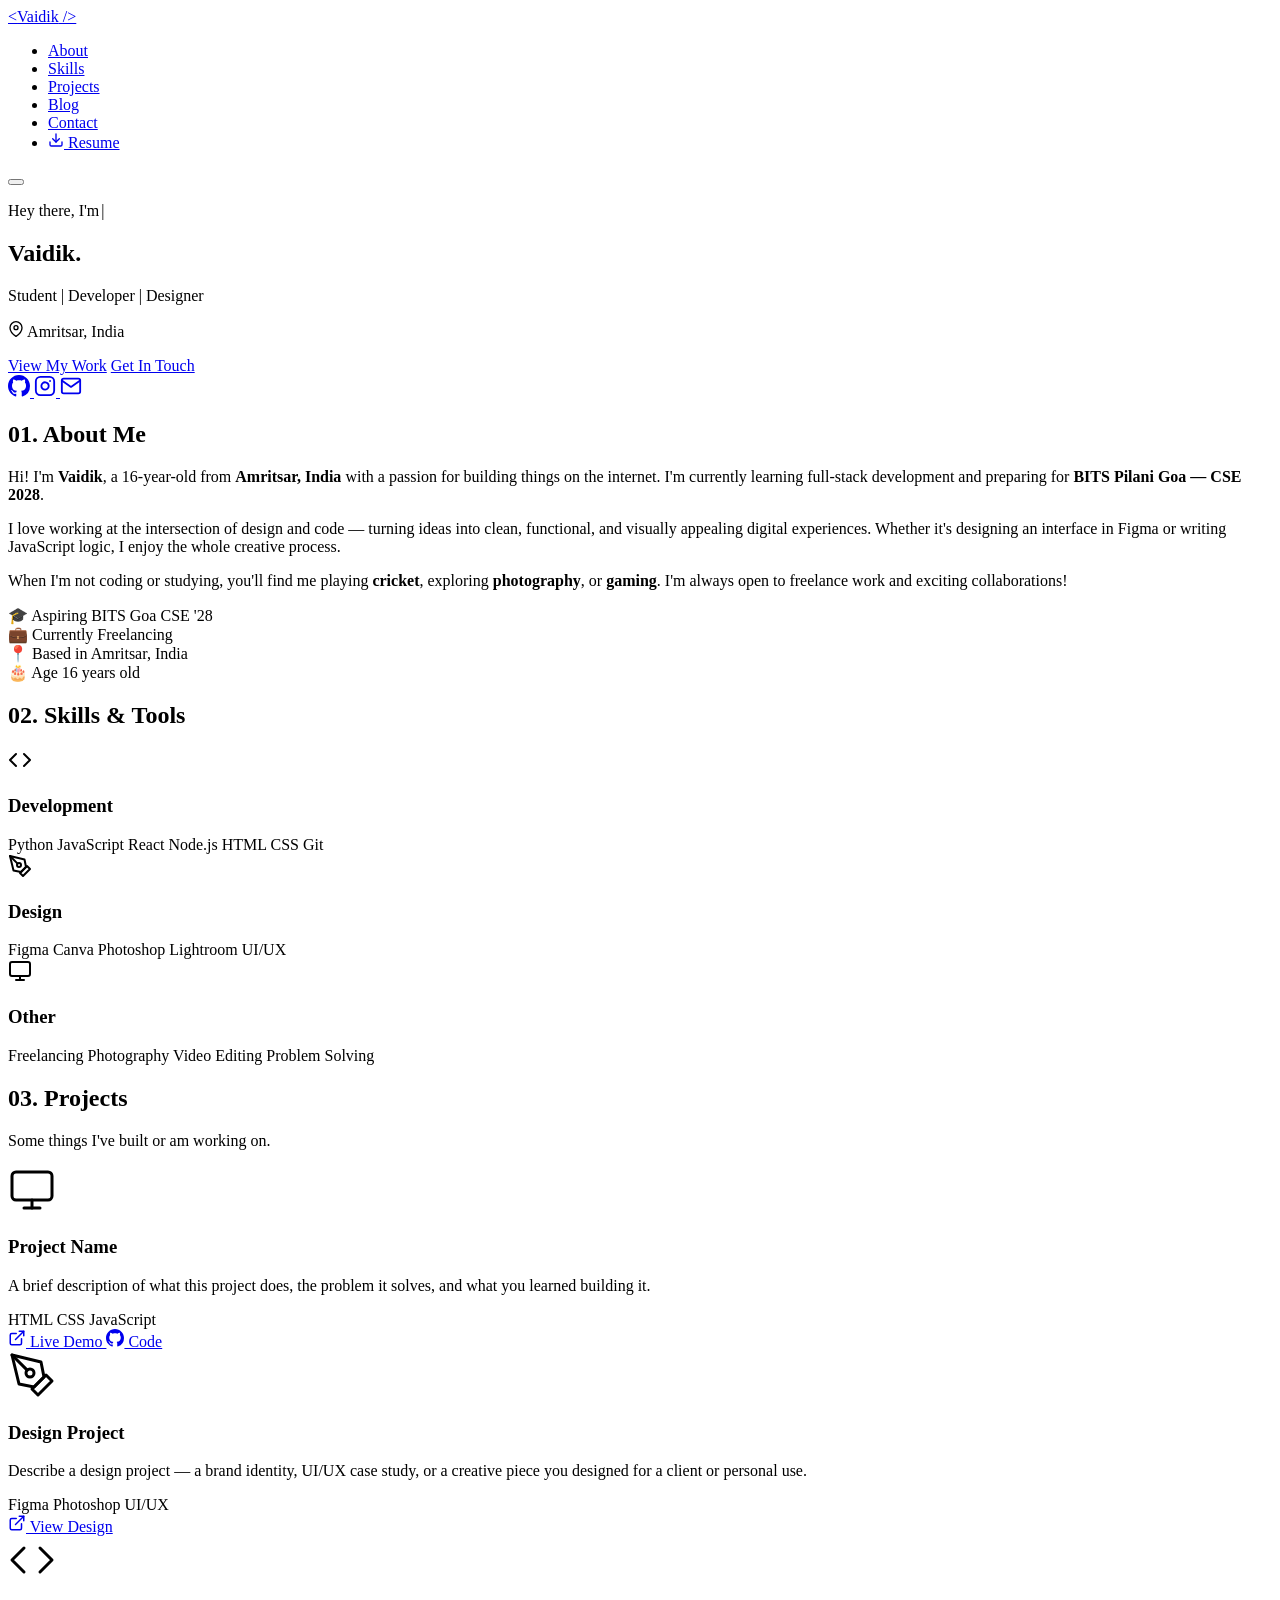
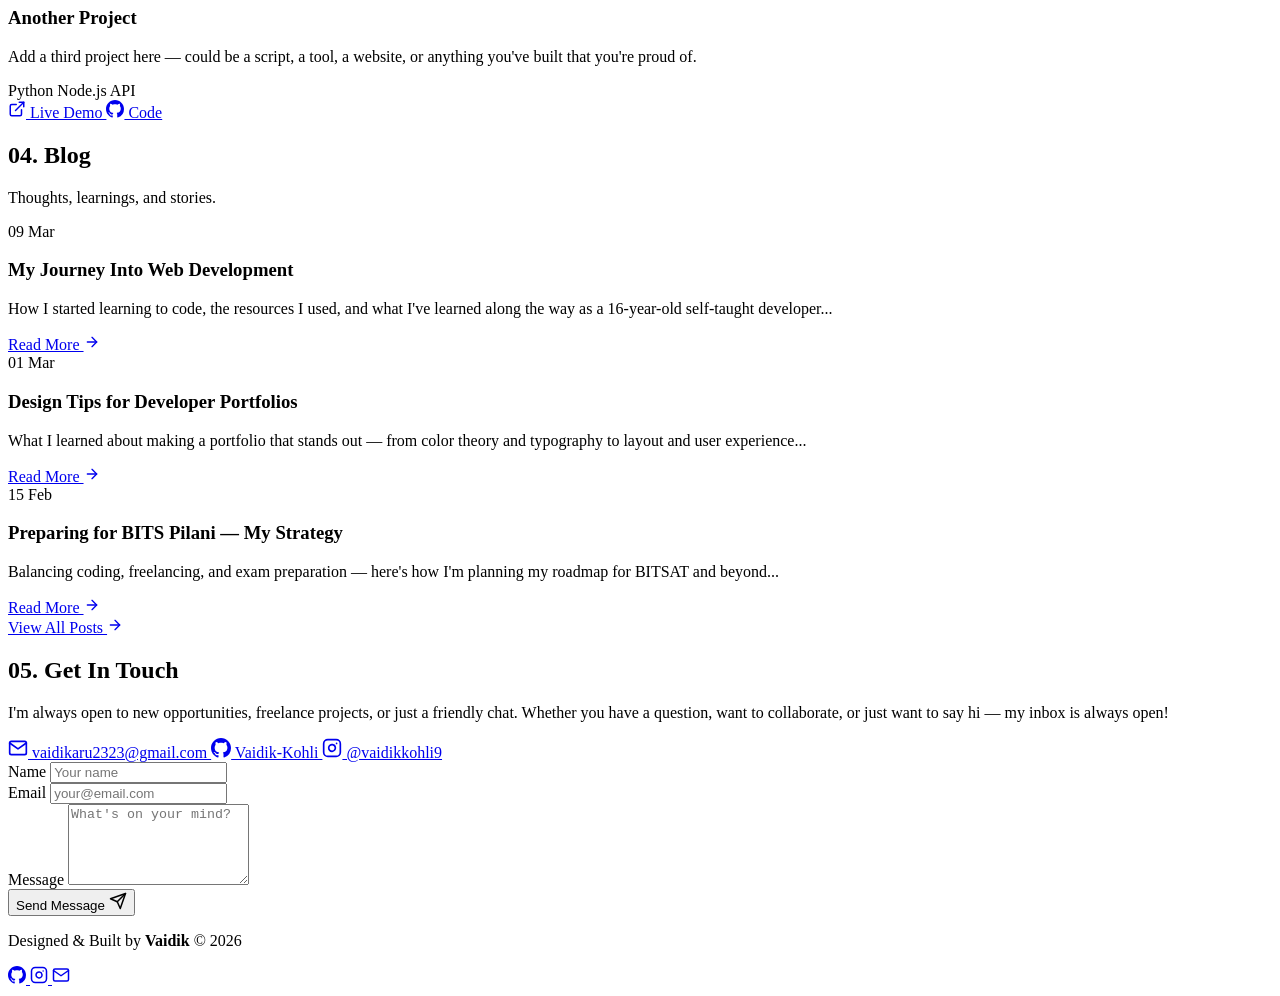
==== index.html @ e5200cd2 "FormSubmit.co support added" ====
<!DOCTYPE html>
<html lang="en">
<head>
    <meta charset="UTF-8">
    <meta name="viewport" content="width=device-width, initial-scale=1.0">
    <title>Vaidik — Student | Developer | Designer</title>
    <meta name="description" content="Vaidik Kohli — 16-year-old student, developer, and designer from Amritsar, India. Aspiring full-stack developer preparing for BITS Goa CSE 2028.">
    <meta name="author" content="Vaidik Kohli">

    <!-- Open Graph -->
    <meta property="og:title" content="Vaidik — Student | Developer | Designer">
    <meta property="og:description" content="Portfolio of Vaidik Kohli — Student, Developer, and Designer from Amritsar, India.">
    <meta property="og:type" content="website">
    <meta property="og:url" content="https://vaidik-kohli.github.io/Portfolio/">

    <!-- Favicon -->
    <link rel="icon" href="assets/favicon.svg" type="image/svg+xml">

    <!-- Google Fonts -->
    <link rel="preconnect" href="https://fonts.googleapis.com">
    <link rel="preconnect" href="https://fonts.gstatic.com" crossorigin>
    <link href="https://fonts.googleapis.com/css2?family=Inter:wght@300;400;500;600;700;800&display=swap" rel="stylesheet">

    <!-- Stylesheet -->
    <link rel="stylesheet" href="styles.css">
</head>
<body>

    <!-- ========== NAVBAR ========== -->
    <nav class="navbar" id="navbar">
        <div class="nav-container">
            <a href="#hero" class="nav-logo">
                <span class="logo-bracket">&lt;</span>Vaidik<span class="logo-bracket"> /&gt;</span>
            </a>
            <ul class="nav-menu" id="navMenu">
                <li><a href="#about" class="nav-link">About</a></li>
                <li><a href="#skills" class="nav-link">Skills</a></li>
                <li><a href="#projects" class="nav-link">Projects</a></li>
                <li><a href="#blog" class="nav-link">Blog</a></li>
                <li><a href="#contact" class="nav-link">Contact</a></li>
                <li>
                    <a href="assets/resume.pdf" class="nav-resume-btn" target="_blank" rel="noopener noreferrer">
                        <svg width="16" height="16" viewBox="0 0 24 24" fill="none" stroke="currentColor" stroke-width="2" stroke-linecap="round" stroke-linejoin="round"><path d="M21 15v4a2 2 0 0 1-2 2H5a2 2 0 0 1-2-2v-4"/><polyline points="7 10 12 15 17 10"/><line x1="12" y1="15" x2="12" y2="3"/></svg>
                        Resume
                    </a>
                </li>
            </ul>
            <button class="hamburger" id="hamburger" aria-label="Toggle navigation menu">
                <span class="bar"></span>
                <span class="bar"></span>
                <span class="bar"></span>
            </button>
        </div>
    </nav>

    <!-- ========== HERO ========== -->
    <section class="hero" id="hero">
        <div class="hero-content">
            <p class="hero-greeting fade-up">Hey there, I'm</p>
            <h1 class="hero-name fade-up">Vaidik<span class="accent-dot">.</span></h1>
            <p class="hero-tagline fade-up">
                <span class="tagline-text">Student</span>
                <span class="tagline-separator">|</span>
                <span class="tagline-text">Developer</span>
                <span class="tagline-separator">|</span>
                <span class="tagline-text">Designer</span>
            </p>
            <p class="hero-location fade-up">
                <svg width="16" height="16" viewBox="0 0 24 24" fill="none" stroke="currentColor" stroke-width="2" stroke-linecap="round" stroke-linejoin="round"><path d="M21 10c0 7-9 13-9 13s-9-6-9-13a9 9 0 0 1 18 0z"/><circle cx="12" cy="10" r="3"/></svg>
                Amritsar, India
            </p>
            <div class="hero-cta fade-up">
                <a href="#projects" class="btn btn-primary">View My Work</a>
                <a href="#contact" class="btn btn-outline">Get In Touch</a>
            </div>
            <div class="hero-socials fade-up">
                <a href="https://github.com/Vaidik-Kohli" target="_blank" rel="noopener noreferrer" aria-label="GitHub" class="social-link">
                    <svg width="22" height="22" viewBox="0 0 24 24" fill="currentColor"><path d="M12 0C5.37 0 0 5.37 0 12c0 5.31 3.435 9.795 8.205 11.385.6.105.825-.255.825-.57 0-.285-.015-1.23-.015-2.235-3.015.555-3.795-.735-4.035-1.41-.135-.345-.72-1.41-1.23-1.695-.42-.225-1.02-.78-.015-.795.945-.015 1.62.87 1.845 1.23 1.08 1.815 2.805 1.305 3.495.99.105-.78.42-1.305.765-1.605-2.67-.3-5.46-1.335-5.46-5.925 0-1.305.465-2.385 1.23-3.225-.12-.3-.54-1.53.12-3.18 0 0 1.005-.315 3.3 1.23.96-.27 1.98-.405 3-.405s2.04.135 3 .405c2.295-1.56 3.3-1.23 3.3-1.23.66 1.65.24 2.88.12 3.18.765.84 1.23 1.905 1.23 3.225 0 4.605-2.805 5.625-5.475 5.925.435.375.81 1.095.81 2.22 0 1.605-.015 2.895-.015 3.3 0 .315.225.69.825.57A12.02 12.02 0 0 0 24 12c0-6.63-5.37-12-12-12z"/></svg>
                </a>
                <a href="https://instagram.com/vaidikkohli9" target="_blank" rel="noopener noreferrer" aria-label="Instagram" class="social-link">
                    <svg width="22" height="22" viewBox="0 0 24 24" fill="none" stroke="currentColor" stroke-width="2" stroke-linecap="round" stroke-linejoin="round"><rect x="2" y="2" width="20" height="20" rx="5" ry="5"/><path d="M16 11.37A4 4 0 1 1 12.63 8 4 4 0 0 1 16 11.37z"/><line x1="17.5" y1="6.5" x2="17.51" y2="6.5"/></svg>
                </a>
                <a href="mailto:vaidikaru2323@gmail.com" aria-label="Email" class="social-link">
                    <svg width="22" height="22" viewBox="0 0 24 24" fill="none" stroke="currentColor" stroke-width="2" stroke-linecap="round" stroke-linejoin="round"><path d="M4 4h16c1.1 0 2 .9 2 2v12c0 1.1-.9 2-2 2H4c-1.1 0-2-.9-2-2V6c0-1.1.9-2 2-2z"/><polyline points="22,6 12,13 2,6"/></svg>
                </a>
            </div>
        </div>

        <!-- Decorative background elements -->
        <div class="hero-bg-glow"></div>
        <div class="hero-grid-pattern"></div>
    </section>

    <!-- ========== ABOUT ========== -->
    <section class="section" id="about">
        <div class="container">
            <h2 class="section-title fade-up">
                <span class="section-number">01.</span> About Me
            </h2>
            <div class="about-content">
                <div class="about-text fade-up">
                    <p>
                        Hi! I'm <strong>Vaidik</strong>, a 16-year-old from <strong>Amritsar, India</strong> with a passion 
                        for building things on the internet. I'm currently learning full-stack development and preparing for 
                        <strong>BITS Pilani Goa — CSE 2028</strong>.
                    </p>
                    <p>
                        I love working at the intersection of design and code — turning ideas into clean, functional, and 
                        visually appealing digital experiences. Whether it's designing an interface in Figma or writing 
                        JavaScript logic, I enjoy the whole creative process.
                    </p>
                    <p>
                        When I'm not coding or studying, you'll find me playing <strong>cricket</strong>, exploring 
                        <strong>photography</strong>, or <strong>gaming</strong>. I'm always open to freelance work and exciting collaborations!
                    </p>
                </div>
                <div class="about-highlights fade-up">
                    <div class="highlight-card">
                        <span class="highlight-icon">🎓</span>
                        <span class="highlight-label">Aspiring</span>
                        <span class="highlight-value">BITS Goa CSE '28</span>
                    </div>
                    <div class="highlight-card">
                        <span class="highlight-icon">💼</span>
                        <span class="highlight-label">Currently</span>
                        <span class="highlight-value">Freelancing</span>
                    </div>
                    <div class="highlight-card">
                        <span class="highlight-icon">📍</span>
                        <span class="highlight-label">Based in</span>
                        <span class="highlight-value">Amritsar, India</span>
                    </div>
                    <div class="highlight-card">
                        <span class="highlight-icon">🎂</span>
                        <span class="highlight-label">Age</span>
                        <span class="highlight-value">16 years old</span>
                    </div>
                </div>
            </div>
        </div>
    </section>

    <!-- ========== SKILLS ========== -->
    <section class="section section-alt" id="skills">
        <div class="container">
            <h2 class="section-title fade-up">
                <span class="section-number">02.</span> Skills & Tools
            </h2>
            <div class="skills-grid">
                <div class="skill-category fade-up">
                    <div class="skill-category-header">
                        <svg width="24" height="24" viewBox="0 0 24 24" fill="none" stroke="currentColor" stroke-width="2" stroke-linecap="round" stroke-linejoin="round"><polyline points="16 18 22 12 16 6"/><polyline points="8 6 2 12 8 18"/></svg>
                        <h3>Development</h3>
                    </div>
                    <div class="skill-tags">
                        <span class="skill-tag">Python</span>
                        <span class="skill-tag">JavaScript</span>
                        <span class="skill-tag">React</span>
                        <span class="skill-tag">Node.js</span>
                        <span class="skill-tag">HTML</span>
                        <span class="skill-tag">CSS</span>
                        <span class="skill-tag">Git</span>
                    </div>
                </div>
                <div class="skill-category fade-up">
                    <div class="skill-category-header">
                        <svg width="24" height="24" viewBox="0 0 24 24" fill="none" stroke="currentColor" stroke-width="2" stroke-linecap="round" stroke-linejoin="round"><path d="M12 19l7-7 3 3-7 7-3-3z"/><path d="M18 13l-1.5-7.5L2 2l3.5 14.5L13 18l5-5z"/><path d="M2 2l7.586 7.586"/><circle cx="11" cy="11" r="2"/></svg>
                        <h3>Design</h3>
                    </div>
                    <div class="skill-tags">
                        <span class="skill-tag">Figma</span>
                        <span class="skill-tag">Canva</span>
                        <span class="skill-tag">Photoshop</span>
                        <span class="skill-tag">Lightroom</span>
                        <span class="skill-tag">UI/UX</span>
                    </div>
                </div>
                <div class="skill-category fade-up">
                    <div class="skill-category-header">
                        <svg width="24" height="24" viewBox="0 0 24 24" fill="none" stroke="currentColor" stroke-width="2" stroke-linecap="round" stroke-linejoin="round"><rect x="2" y="3" width="20" height="14" rx="2" ry="2"/><line x1="8" y1="21" x2="16" y2="21"/><line x1="12" y1="17" x2="12" y2="21"/></svg>
                        <h3>Other</h3>
                    </div>
                    <div class="skill-tags">
                        <span class="skill-tag">Freelancing</span>
                        <span class="skill-tag">Photography</span>
                        <span class="skill-tag">Video Editing</span>
                        <span class="skill-tag">Problem Solving</span>
                    </div>
                </div>
            </div>
        </div>
    </section>

    <!-- ========== PROJECTS ========== -->
    <section class="section" id="projects">
        <div class="container">
            <h2 class="section-title fade-up">
                <span class="section-number">03.</span> Projects
            </h2>
            <p class="section-subtitle fade-up">Some things I've built or am working on.</p>
            <div class="projects-grid">
                <!-- Project Card 1 -->
                <article class="project-card fade-up">
                    <div class="project-image">
                        <div class="project-image-placeholder gradient-1">
                            <svg width="48" height="48" viewBox="0 0 24 24" fill="none" stroke="currentColor" stroke-width="1.5" stroke-linecap="round" stroke-linejoin="round"><rect x="2" y="3" width="20" height="14" rx="2" ry="2"/><line x1="8" y1="21" x2="16" y2="21"/><line x1="12" y1="17" x2="12" y2="21"/></svg>
                        </div>
                    </div>
                    <div class="project-info">
                        <h3 class="project-title">Project Name</h3>
                        <p class="project-description">
                            A brief description of what this project does, the problem it solves, 
                            and what you learned building it.
                        </p>
                        <div class="project-tech">
                            <span>HTML</span>
                            <span>CSS</span>
                            <span>JavaScript</span>
                        </div>
                        <div class="project-links">
                            <a href="#" class="project-link" aria-label="Live demo">
                                <svg width="18" height="18" viewBox="0 0 24 24" fill="none" stroke="currentColor" stroke-width="2" stroke-linecap="round" stroke-linejoin="round"><path d="M18 13v6a2 2 0 0 1-2 2H5a2 2 0 0 1-2-2V8a2 2 0 0 1 2-2h6"/><polyline points="15 3 21 3 21 9"/><line x1="10" y1="14" x2="21" y2="3"/></svg>
                                Live Demo
                            </a>
                            <a href="#" class="project-link" aria-label="Source code">
                                <svg width="18" height="18" viewBox="0 0 24 24" fill="currentColor"><path d="M12 0C5.37 0 0 5.37 0 12c0 5.31 3.435 9.795 8.205 11.385.6.105.825-.255.825-.57 0-.285-.015-1.23-.015-2.235-3.015.555-3.795-.735-4.035-1.41-.135-.345-.72-1.41-1.23-1.695-.42-.225-1.02-.78-.015-.795.945-.015 1.62.87 1.845 1.23 1.08 1.815 2.805 1.305 3.495.99.105-.78.42-1.305.765-1.605-2.67-.3-5.46-1.335-5.46-5.925 0-1.305.465-2.385 1.23-3.225-.12-.3-.54-1.53.12-3.18 0 0 1.005-.315 3.3 1.23.96-.27 1.98-.405 3-.405s2.04.135 3 .405c2.295-1.56 3.3-1.23 3.3-1.23.66 1.65.24 2.88.12 3.18.765.84 1.23 1.905 1.23 3.225 0 4.605-2.805 5.625-5.475 5.925.435.375.81 1.095.81 2.22 0 1.605-.015 2.895-.015 3.3 0 .315.225.69.825.57A12.02 12.02 0 0 0 24 12c0-6.63-5.37-12-12-12z"/></svg>
                                Code
                            </a>
                        </div>
                    </div>
                </article>

                <!-- Project Card 2 -->
                <article class="project-card fade-up">
                    <div class="project-image">
                        <div class="project-image-placeholder gradient-2">
                            <svg width="48" height="48" viewBox="0 0 24 24" fill="none" stroke="currentColor" stroke-width="1.5" stroke-linecap="round" stroke-linejoin="round"><path d="M12 19l7-7 3 3-7 7-3-3z"/><path d="M18 13l-1.5-7.5L2 2l3.5 14.5L13 18l5-5z"/><path d="M2 2l7.586 7.586"/><circle cx="11" cy="11" r="2"/></svg>
                        </div>
                    </div>
                    <div class="project-info">
                        <h3 class="project-title">Design Project</h3>
                        <p class="project-description">
                            Describe a design project — a brand identity, UI/UX case study, or a creative 
                            piece you designed for a client or personal use.
                        </p>
                        <div class="project-tech">
                            <span>Figma</span>
                            <span>Photoshop</span>
                            <span>UI/UX</span>
                        </div>
                        <div class="project-links">
                            <a href="#" class="project-link" aria-label="View design">
                                <svg width="18" height="18" viewBox="0 0 24 24" fill="none" stroke="currentColor" stroke-width="2" stroke-linecap="round" stroke-linejoin="round"><path d="M18 13v6a2 2 0 0 1-2 2H5a2 2 0 0 1-2-2V8a2 2 0 0 1 2-2h6"/><polyline points="15 3 21 3 21 9"/><line x1="10" y1="14" x2="21" y2="3"/></svg>
                                View Design
                            </a>
                        </div>
                    </div>
                </article>

                <!-- Project Card 3 -->
                <article class="project-card fade-up">
                    <div class="project-image">
                        <div class="project-image-placeholder gradient-3">
                            <svg width="48" height="48" viewBox="0 0 24 24" fill="none" stroke="currentColor" stroke-width="1.5" stroke-linecap="round" stroke-linejoin="round"><polyline points="16 18 22 12 16 6"/><polyline points="8 6 2 12 8 18"/></svg>
                        </div>
                    </div>
                    <div class="project-info">
                        <h3 class="project-title">Another Project</h3>
                        <p class="project-description">
                            Add a third project here — could be a script, a tool, a website, 
                            or anything you've built that you're proud of.
                        </p>
                        <div class="project-tech">
                            <span>Python</span>
                            <span>Node.js</span>
                            <span>API</span>
                        </div>
                        <div class="project-links">
                            <a href="#" class="project-link" aria-label="Live demo">
                                <svg width="18" height="18" viewBox="0 0 24 24" fill="none" stroke="currentColor" stroke-width="2" stroke-linecap="round" stroke-linejoin="round"><path d="M18 13v6a2 2 0 0 1-2 2H5a2 2 0 0 1-2-2V8a2 2 0 0 1 2-2h6"/><polyline points="15 3 21 3 21 9"/><line x1="10" y1="14" x2="21" y2="3"/></svg>
                                Live Demo
                            </a>
                            <a href="#" class="project-link" aria-label="Source code">
                                <svg width="18" height="18" viewBox="0 0 24 24" fill="currentColor"><path d="M12 0C5.37 0 0 5.37 0 12c0 5.31 3.435 9.795 8.205 11.385.6.105.825-.255.825-.57 0-.285-.015-1.23-.015-2.235-3.015.555-3.795-.735-4.035-1.41-.135-.345-.72-1.41-1.23-1.695-.42-.225-1.02-.78-.015-.795.945-.015 1.62.87 1.845 1.23 1.08 1.815 2.805 1.305 3.495.99.105-.78.42-1.305.765-1.605-2.67-.3-5.46-1.335-5.46-5.925 0-1.305.465-2.385 1.23-3.225-.12-.3-.54-1.53.12-3.18 0 0 1.005-.315 3.3 1.23.96-.27 1.98-.405 3-.405s2.04.135 3 .405c2.295-1.56 3.3-1.23 3.3-1.23.66 1.65.24 2.88.12 3.18.765.84 1.23 1.905 1.23 3.225 0 4.605-2.805 5.625-5.475 5.925.435.375.81 1.095.81 2.22 0 1.605-.015 2.895-.015 3.3 0 .315.225.69.825.57A12.02 12.02 0 0 0 24 12c0-6.63-5.37-12-12-12z"/></svg>
                                Code
                            </a>
                        </div>
                    </div>
                </article>
            </div>
        </div>
    </section>

        <!-- ========== BLOG ========== -->
    <section class="section section-alt" id="blog">
        <div class="container">
            <h2 class="section-title fade-up">
                <span class="section-number">04.</span> Blog
            </h2>
            <p class="section-subtitle fade-up">Thoughts, learnings, and stories.</p>
            <div class="blog-grid">
                <article class="blog-card fade-up">
                    <div class="blog-date">
                        <span class="blog-day">09</span>
                        <span class="blog-month">Mar</span>
                    </div>
                    <div class="blog-content">
                        <h3 class="blog-title">My Journey Into Web Development</h3>
                        <p class="blog-excerpt">
                            How I started learning to code, the resources I used, and what I've learned
                            along the way as a 16-year-old self-taught developer...
                        </p>
                        <a href="blog/my-journey-into-web-development.html" class="blog-read-more">
                            Read More
                            <svg width="16" height="16" viewBox="0 0 24 24" fill="none" stroke="currentColor" stroke-width="2" stroke-linecap="round" stroke-linejoin="round"><line x1="5" y1="12" x2="19" y2="12"/><polyline points="12 5 19 12 12 19"/></svg>
                        </a>
                    </div>
                </article>
                <article class="blog-card fade-up">
                    <div class="blog-date">
                        <span class="blog-day">01</span>
                        <span class="blog-month">Mar</span>
                    </div>
                    <div class="blog-content">
                        <h3 class="blog-title">Design Tips for Developer Portfolios</h3>
                        <p class="blog-excerpt">
                            What I learned about making a portfolio that stands out — from color theory
                            and typography to layout and user experience...
                        </p>
                        <a href="blog/design-tips-for-developer-portfolios.html" class="blog-read-more">
                            Read More
                            <svg width="16" height="16" viewBox="0 0 24 24" fill="none" stroke="currentColor" stroke-width="2" stroke-linecap="round" stroke-linejoin="round"><line x1="5" y1="12" x2="19" y2="12"/><polyline points="12 5 19 12 12 19"/></svg>
                        </a>
                    </div>
                </article>
                <article class="blog-card fade-up">
                    <div class="blog-date">
                        <span class="blog-day">15</span>
                        <span class="blog-month">Feb</span>
                    </div>
                    <div class="blog-content">
                        <h3 class="blog-title">Preparing for BITS Pilani — My Strategy</h3>
                        <p class="blog-excerpt">
                            Balancing coding, freelancing, and exam preparation — here's how I'm
                            planning my roadmap for BITSAT and beyond...
                        </p>
                        <a href="blog/preparing-for-bits-pilani.html" class="blog-read-more">
                            Read More
                            <svg width="16" height="16" viewBox="0 0 24 24" fill="none" stroke="currentColor" stroke-width="2" stroke-linecap="round" stroke-linejoin="round"><line x1="5" y1="12" x2="19" y2="12"/><polyline points="12 5 19 12 12 19"/></svg>
                        </a>
                    </div>
                </article>
            </div>
            <div class="blog-view-all fade-up">
                <a href="blog.html" class="btn btn-outline">
                    View All Posts
                    <svg width="16" height="16" viewBox="0 0 24 24" fill="none" stroke="currentColor" stroke-width="2" stroke-linecap="round" stroke-linejoin="round"><line x1="5" y1="12" x2="19" y2="12"/><polyline points="12 5 19 12 12 19"/></svg>
                </a>
            </div>
        </div>
    </section>

    <!-- ========== CONTACT ========== -->
    <section class="section" id="contact">
        <div class="container">
            <h2 class="section-title fade-up">
                <span class="section-number">05.</span> Get In Touch
            </h2>
            <div class="contact-content">
                <div class="contact-text fade-up">
                    <p>
                        I'm always open to new opportunities, freelance projects, or just a friendly chat. 
                        Whether you have a question, want to collaborate, or just want to say hi — my inbox 
                        is always open!
                    </p>
                    <div class="contact-links">
                        <a href="mailto:vaidikaru2323@gmail.com" class="contact-item">
                            <svg width="20" height="20" viewBox="0 0 24 24" fill="none" stroke="currentColor" stroke-width="2" stroke-linecap="round" stroke-linejoin="round"><path d="M4 4h16c1.1 0 2 .9 2 2v12c0 1.1-.9 2-2 2H4c-1.1 0-2-.9-2-2V6c0-1.1.9-2 2-2z"/><polyline points="22,6 12,13 2,6"/></svg>
                            vaidikaru2323@gmail.com
                        </a>
                        <a href="https://github.com/Vaidik-Kohli" target="_blank" rel="noopener noreferrer" class="contact-item">
                            <svg width="20" height="20" viewBox="0 0 24 24" fill="currentColor"><path d="M12 0C5.37 0 0 5.37 0 12c0 5.31 3.435 9.795 8.205 11.385.6.105.825-.255.825-.57 0-.285-.015-1.23-.015-2.235-3.015.555-3.795-.735-4.035-1.41-.135-.345-.72-1.41-1.23-1.695-.42-.225-1.02-.78-.015-.795.945-.015 1.62.87 1.845 1.23 1.08 1.815 2.805 1.305 3.495.99.105-.78.42-1.305.765-1.605-2.67-.3-5.46-1.335-5.46-5.925 0-1.305.465-2.385 1.23-3.225-.12-.3-.54-1.53.12-3.18 0 0 1.005-.315 3.3 1.23.96-.27 1.98-.405 3-.405s2.04.135 3 .405c2.295-1.56 3.3-1.23 3.3-1.23.66 1.65.24 2.88.12 3.18.765.84 1.23 1.905 1.23 3.225 0 4.605-2.805 5.625-5.475 5.925.435.375.81 1.095.81 2.22 0 1.605-.015 2.895-.015 3.3 0 .315.225.69.825.57A12.02 12.02 0 0 0 24 12c0-6.63-5.37-12-12-12z"/></svg>
                            Vaidik-Kohli
                        </a>
                        <a href="https://instagram.com/vaidikkohli9" target="_blank" rel="noopener noreferrer" class="contact-item">
                            <svg width="20" height="20" viewBox="0 0 24 24" fill="none" stroke="currentColor" stroke-width="2" stroke-linecap="round" stroke-linejoin="round"><rect x="2" y="2" width="20" height="20" rx="5" ry="5"/><path d="M16 11.37A4 4 0 1 1 12.63 8 4 4 0 0 1 16 11.37z"/><line x1="17.5" y1="6.5" x2="17.51" y2="6.5"/></svg>
                            @vaidikkohli9
                        </a>
                    </div>
                </div>
                <form class="contact-form fade-up" id="contactForm" action="https://formsubmit.co/vaidikaru2323@gmail.com" method="POST">
                    <input type="hidden" name="_subject" value="New Portfolio Contact!">
                    <input type="hidden" name="_captcha" value="false">
                    <input type="hidden" name="_template" value="table">
                    <input type="text" name="_honey" style="display:none">
                    <input type="hidden" name="_next" value="https://vaidik-kohli.github.io/Portfolio/#contact">
                    <div class="form-group">
                        <label for="name">Name</label>
                        <input type="text" id="name" name="name" placeholder="Your name" required>
                    </div>
                    <div class="form-group">
                        <label for="email">Email</label>
                        <input type="email" id="email" name="email" placeholder="your@email.com" required>
                    </div>
                    <div class="form-group">
                        <label for="message">Message</label>
                        <textarea id="message" name="message" rows="5" placeholder="What's on your mind?" required></textarea>
                    </div>
                    <button type="submit" class="btn btn-primary btn-submit">
                        Send Message
                        <svg width="18" height="18" viewBox="0 0 24 24" fill="none" stroke="currentColor" stroke-width="2" stroke-linecap="round" stroke-linejoin="round"><line x1="22" y1="2" x2="11" y2="13"/><polygon points="22 2 15 22 11 13 2 9 22 2"/></svg>
                    </button>
                </form>
            </div>
        </div>
    </section>

    <!-- ========== FOOTER ========== -->
    <footer class="footer">
        <div class="container">
            <p class="footer-text">
                Designed & Built by <strong>Vaidik</strong> &copy; 2026
            </p>
            <div class="footer-socials">
                <a href="https://github.com/Vaidik-Kohli" target="_blank" rel="noopener noreferrer" aria-label="GitHub">
                    <svg width="18" height="18" viewBox="0 0 24 24" fill="currentColor"><path d="M12 0C5.37 0 0 5.37 0 12c0 5.31 3.435 9.795 8.205 11.385.6.105.825-.255.825-.57 0-.285-.015-1.23-.015-2.235-3.015.555-3.795-.735-4.035-1.41-.135-.345-.72-1.41-1.23-1.695-.42-.225-1.02-.78-.015-.795.945-.015 1.62.87 1.845 1.23 1.08 1.815 2.805 1.305 3.495.99.105-.78.42-1.305.765-1.605-2.67-.3-5.46-1.335-5.46-5.925 0-1.305.465-2.385 1.23-3.225-.12-.3-.54-1.53.12-3.18 0 0 1.005-.315 3.3 1.23.96-.27 1.98-.405 3-.405s2.04.135 3 .405c2.295-1.56 3.3-1.23 3.3-1.23.66 1.65.24 2.88.12 3.18.765.84 1.23 1.905 1.23 3.225 0 4.605-2.805 5.625-5.475 5.925.435.375.81 1.095.81 2.22 0 1.605-.015 2.895-.015 3.3 0 .315.225.69.825.57A12.02 12.02 0 0 0 24 12c0-6.63-5.37-12-12-12z"/></svg>
                </a>
                <a href="https://instagram.com/vaidikkohli9" target="_blank" rel="noopener noreferrer" aria-label="Instagram">
                    <svg width="18" height="18" viewBox="0 0 24 24" fill="none" stroke="currentColor" stroke-width="2" stroke-linecap="round" stroke-linejoin="round"><rect x="2" y="2" width="20" height="20" rx="5" ry="5"/><path d="M16 11.37A4 4 0 1 1 12.63 8 4 4 0 0 1 16 11.37z"/><line x1="17.5" y1="6.5" x2="17.51" y2="6.5"/></svg>
                </a>
                <a href="mailto:vaidikaru2323@gmail.com" aria-label="Email">
                    <svg width="18" height="18" viewBox="0 0 24 24" fill="none" stroke="currentColor" stroke-width="2" stroke-linecap="round" stroke-linejoin="round"><path d="M4 4h16c1.1 0 2 .9 2 2v12c0 1.1-.9 2-2 2H4c-1.1 0-2-.9-2-2V6c0-1.1.9-2 2-2z"/><polyline points="22,6 12,13 2,6"/></svg>
                </a>
            </div>
        </div>
    </footer>

    <!-- JavaScript -->
    <script src="script.js"></script>
</body>
</html>
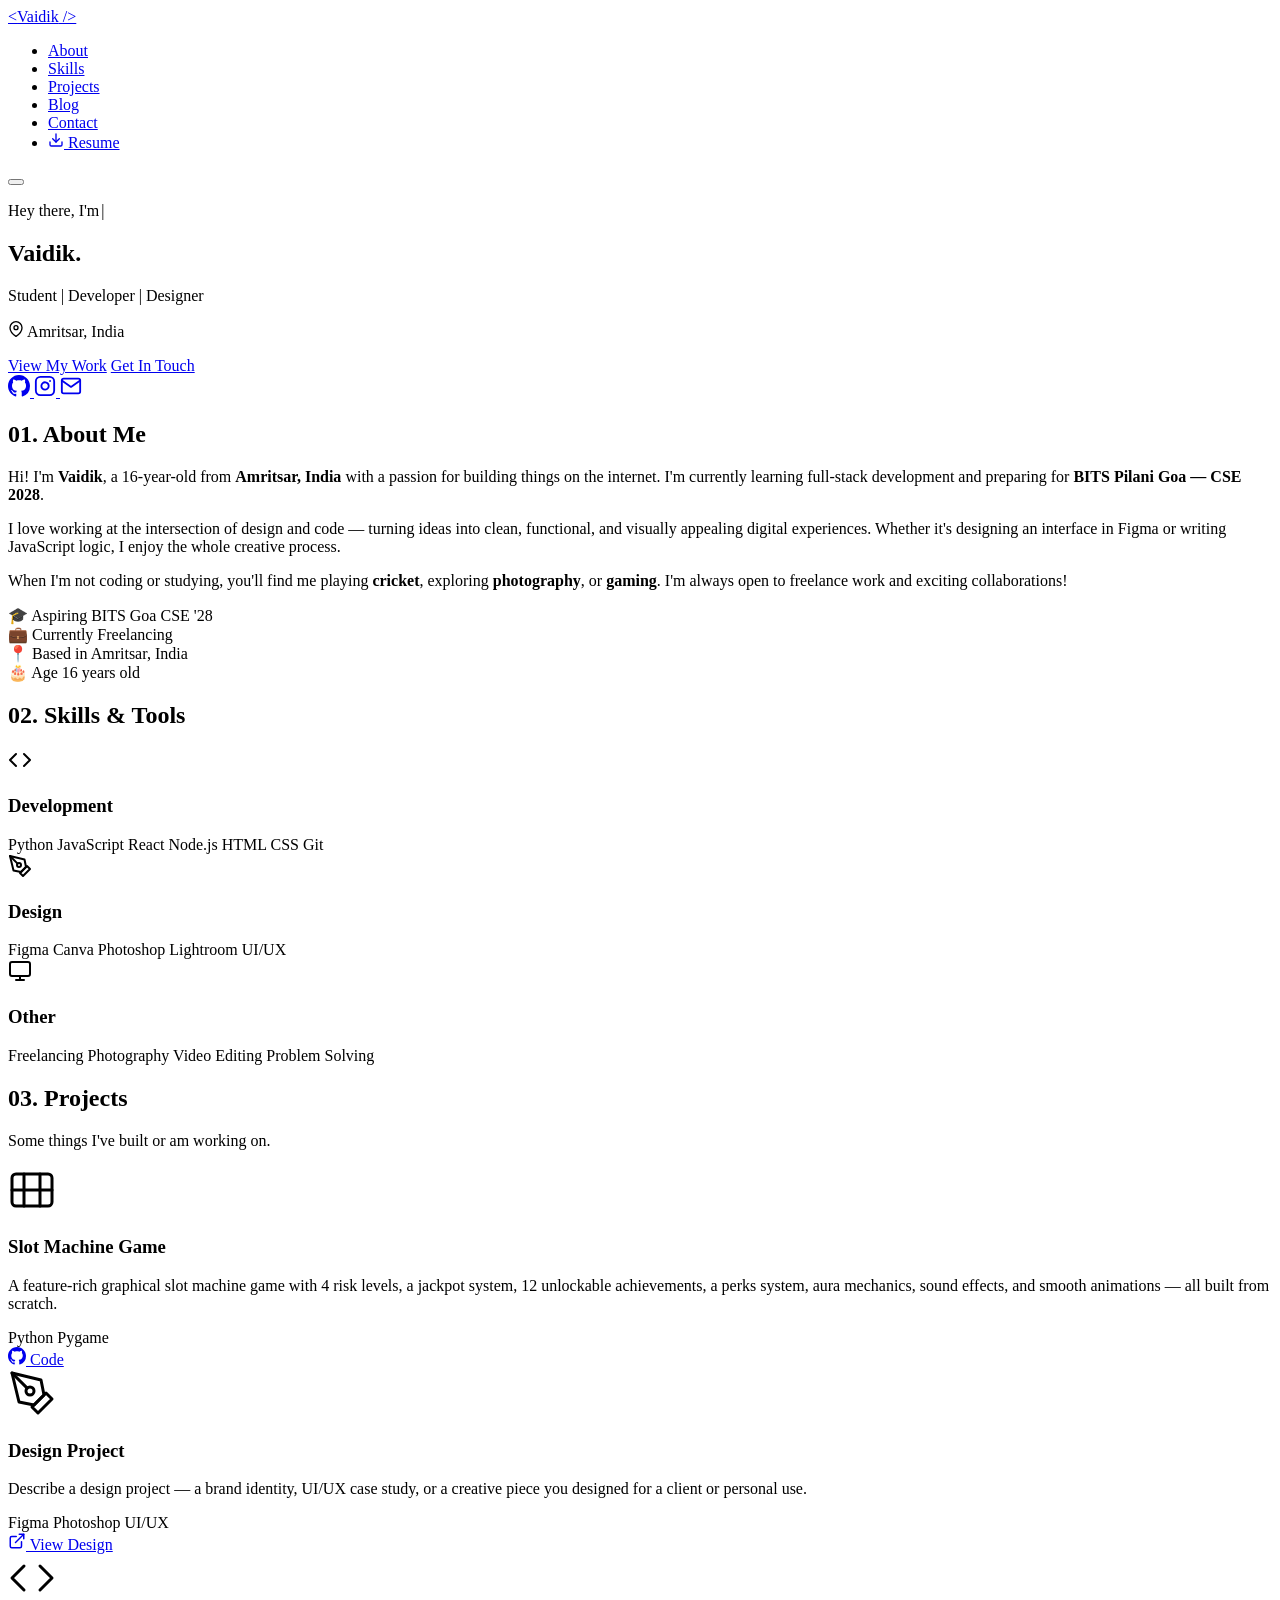
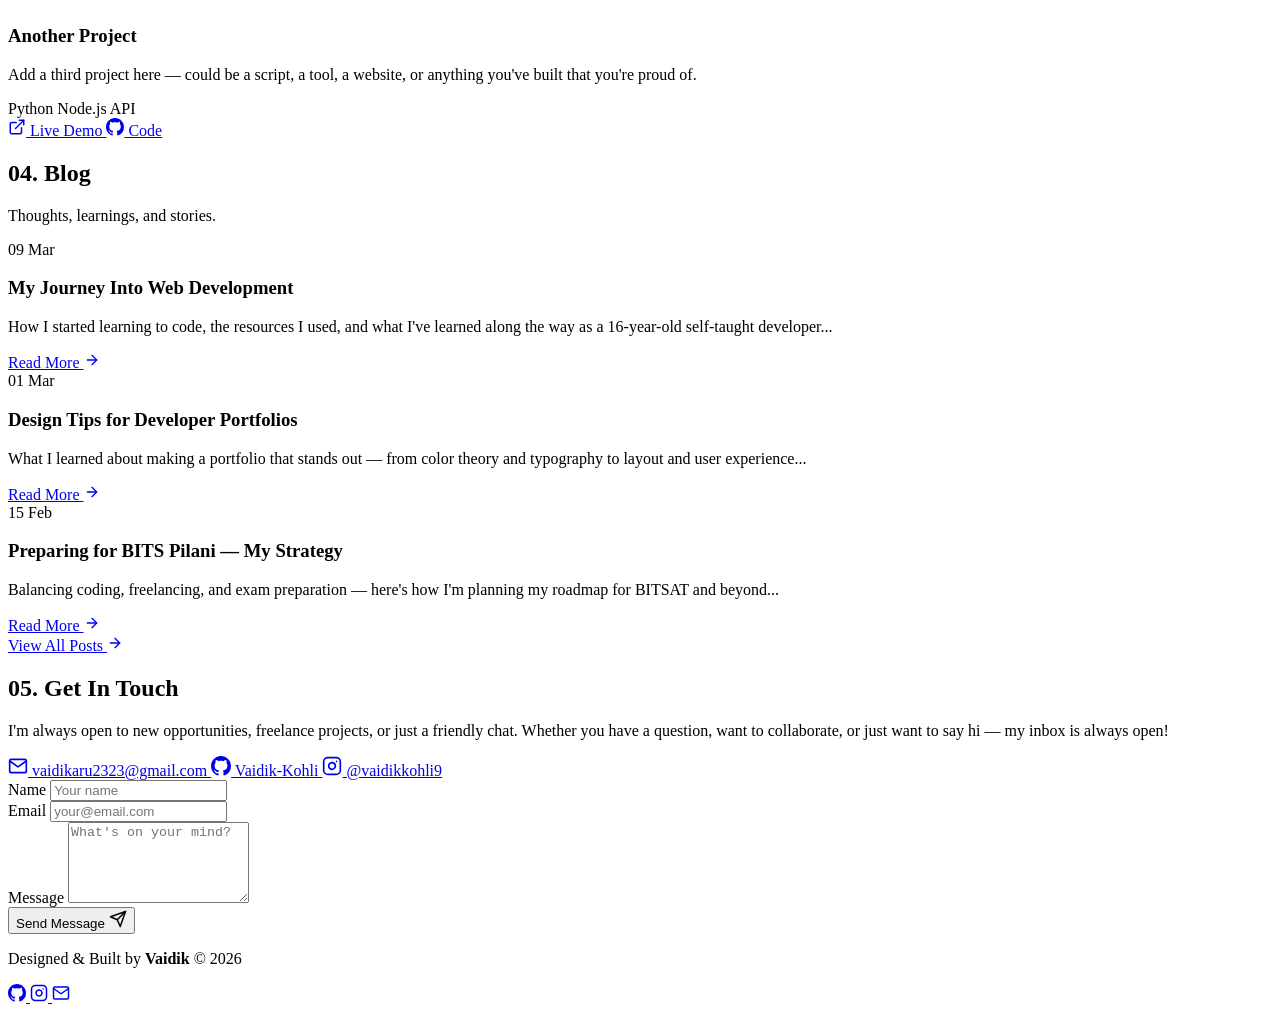
==== commit 3fb6cd62: "Added project on the page" ====
--- a/index.html
+++ b/index.html
@@ -203,26 +203,22 @@
                 <article class="project-card fade-up">
                     <div class="project-image">
                         <div class="project-image-placeholder gradient-1">
-                            <svg width="48" height="48" viewBox="0 0 24 24" fill="none" stroke="currentColor" stroke-width="1.5" stroke-linecap="round" stroke-linejoin="round"><rect x="2" y="3" width="20" height="14" rx="2" ry="2"/><line x1="8" y1="21" x2="16" y2="21"/><line x1="12" y1="17" x2="12" y2="21"/></svg>
+                            <svg width="48" height="48" viewBox="0 0 24 24" fill="none" stroke="currentColor" stroke-width="1.5" stroke-linecap="round" stroke-linejoin="round"><rect x="2" y="4" width="20" height="16" rx="2"/><line x1="8" y1="4" x2="8" y2="20"/><line x1="16" y1="4" x2="16" y2="20"/><line x1="2" y1="12" x2="22" y2="12"/></svg>
                         </div>
                     </div>
                     <div class="project-info">
-                        <h3 class="project-title">Project Name</h3>
+                        <h3 class="project-title">Slot Machine Game</h3>
                         <p class="project-description">
-                            A brief description of what this project does, the problem it solves, 
-                            and what you learned building it.
+                            A feature-rich graphical slot machine game with 4 risk levels, a jackpot system, 
+                            12 unlockable achievements, a perks system, aura mechanics, sound effects, 
+                            and smooth animations — all built from scratch.
                         </p>
                         <div class="project-tech">
-                            <span>HTML</span>
-                            <span>CSS</span>
-                            <span>JavaScript</span>
+                            <span>Python</span>
+                            <span>Pygame</span>
                         </div>
                         <div class="project-links">
-                            <a href="#" class="project-link" aria-label="Live demo">
-                                <svg width="18" height="18" viewBox="0 0 24 24" fill="none" stroke="currentColor" stroke-width="2" stroke-linecap="round" stroke-linejoin="round"><path d="M18 13v6a2 2 0 0 1-2 2H5a2 2 0 0 1-2-2V8a2 2 0 0 1 2-2h6"/><polyline points="15 3 21 3 21 9"/><line x1="10" y1="14" x2="21" y2="3"/></svg>
-                                Live Demo
-                            </a>
-                            <a href="#" class="project-link" aria-label="Source code">
+                            <a href="https://github.com/Vaidik-Kohli/slot-machine-game" target="_blank" rel="noopener noreferrer" class="project-link" aria-label="Source code">
                                 <svg width="18" height="18" viewBox="0 0 24 24" fill="currentColor"><path d="M12 0C5.37 0 0 5.37 0 12c0 5.31 3.435 9.795 8.205 11.385.6.105.825-.255.825-.57 0-.285-.015-1.23-.015-2.235-3.015.555-3.795-.735-4.035-1.41-.135-.345-.72-1.41-1.23-1.695-.42-.225-1.02-.78-.015-.795.945-.015 1.62.87 1.845 1.23 1.08 1.815 2.805 1.305 3.495.99.105-.78.42-1.305.765-1.605-2.67-.3-5.46-1.335-5.46-5.925 0-1.305.465-2.385 1.23-3.225-.12-.3-.54-1.53.12-3.18 0 0 1.005-.315 3.3 1.23.96-.27 1.98-.405 3-.405s2.04.135 3 .405c2.295-1.56 3.3-1.23 3.3-1.23.66 1.65.24 2.88.12 3.18.765.84 1.23 1.905 1.23 3.225 0 4.605-2.805 5.625-5.475 5.925.435.375.81 1.095.81 2.22 0 1.605-.015 2.895-.015 3.3 0 .315.225.69.825.57A12.02 12.02 0 0 0 24 12c0-6.63-5.37-12-12-12z"/></svg>
                                 Code
                             </a>
@@ -388,12 +384,11 @@
                         </a>
                     </div>
                 </div>
-                <form class="contact-form fade-up" id="contactForm" action="https://formsubmit.co/vaidikaru2323@gmail.com" method="POST">
+                <form class="contact-form fade-up" id="contactForm" action="https://formsubmit.co/ajax/vaidikaru2323@gmail.com" method="POST">
                     <input type="hidden" name="_subject" value="New Portfolio Contact!">
                     <input type="hidden" name="_captcha" value="false">
                     <input type="hidden" name="_template" value="table">
                     <input type="text" name="_honey" style="display:none">
-                    <input type="hidden" name="_next" value="https://vaidik-kohli.github.io/Portfolio/#contact">
                     <div class="form-group">
                         <label for="name">Name</label>
                         <input type="text" id="name" name="name" placeholder="Your name" required>
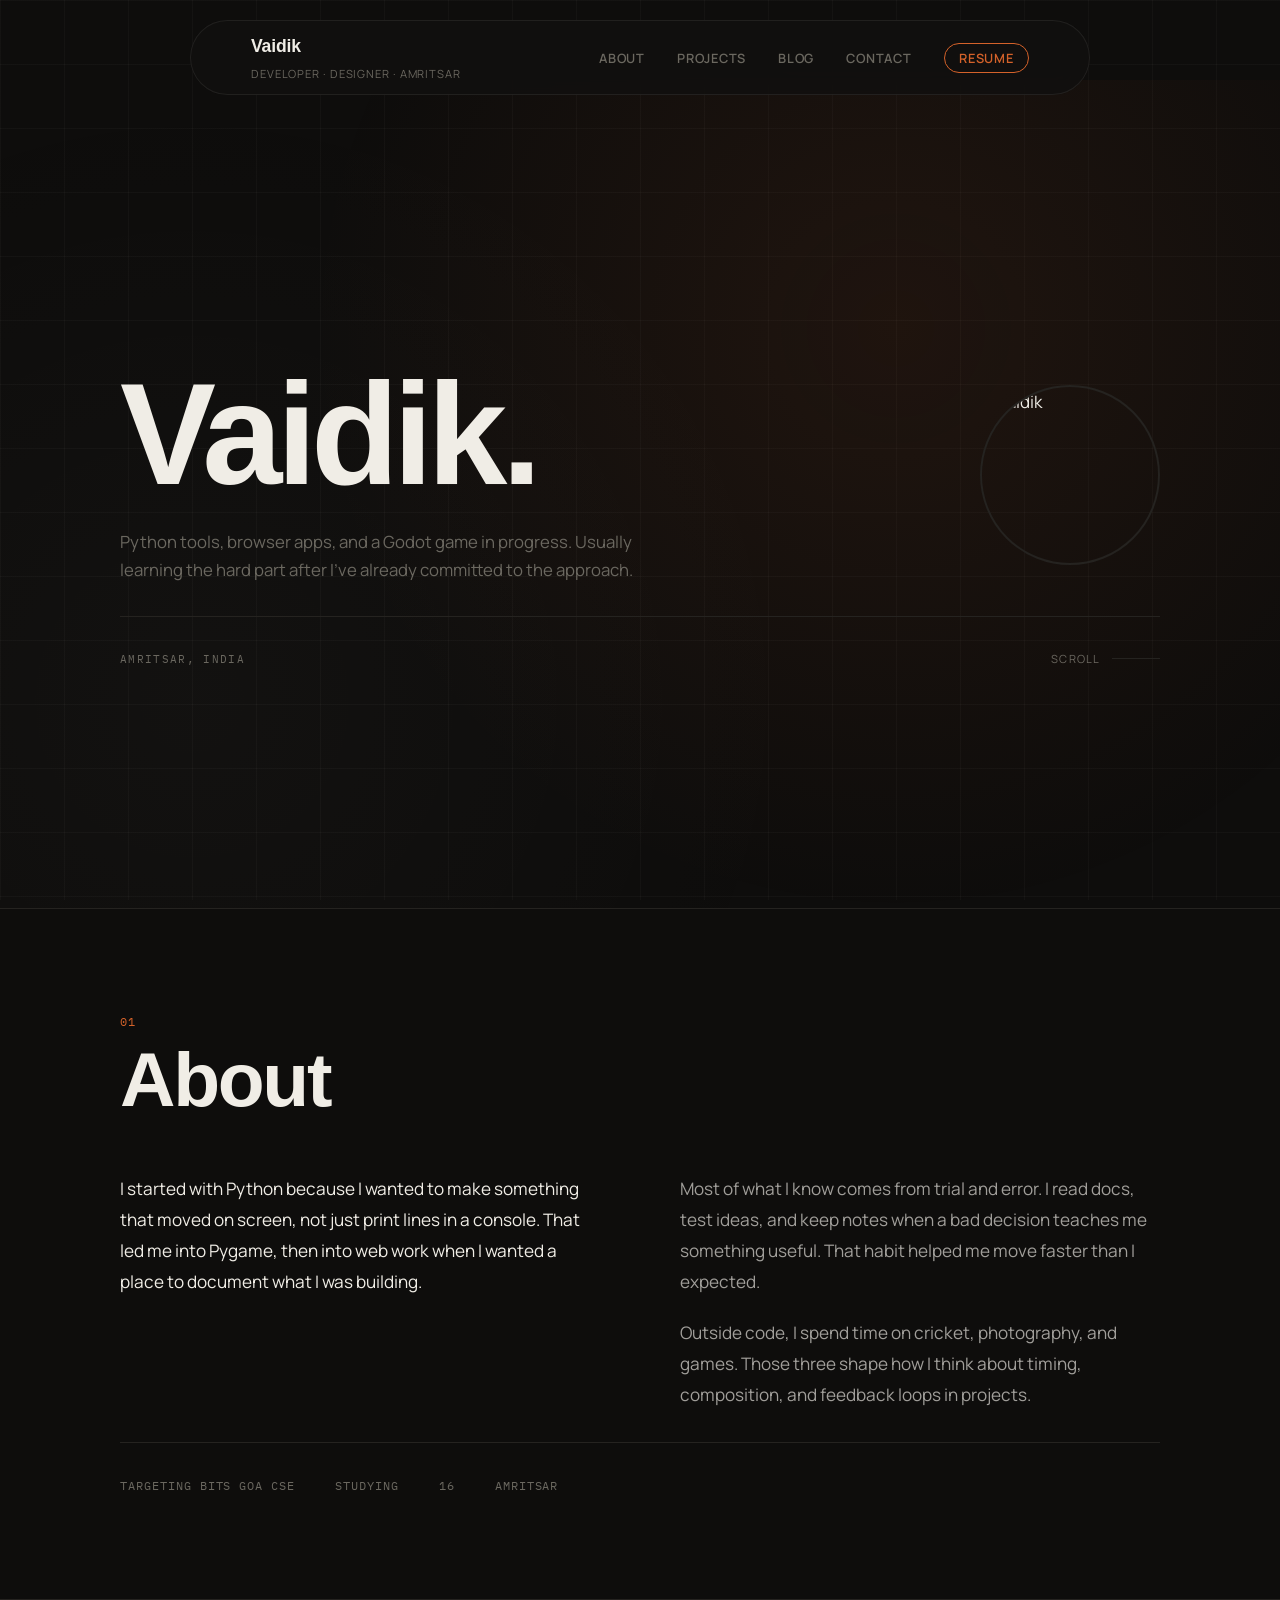
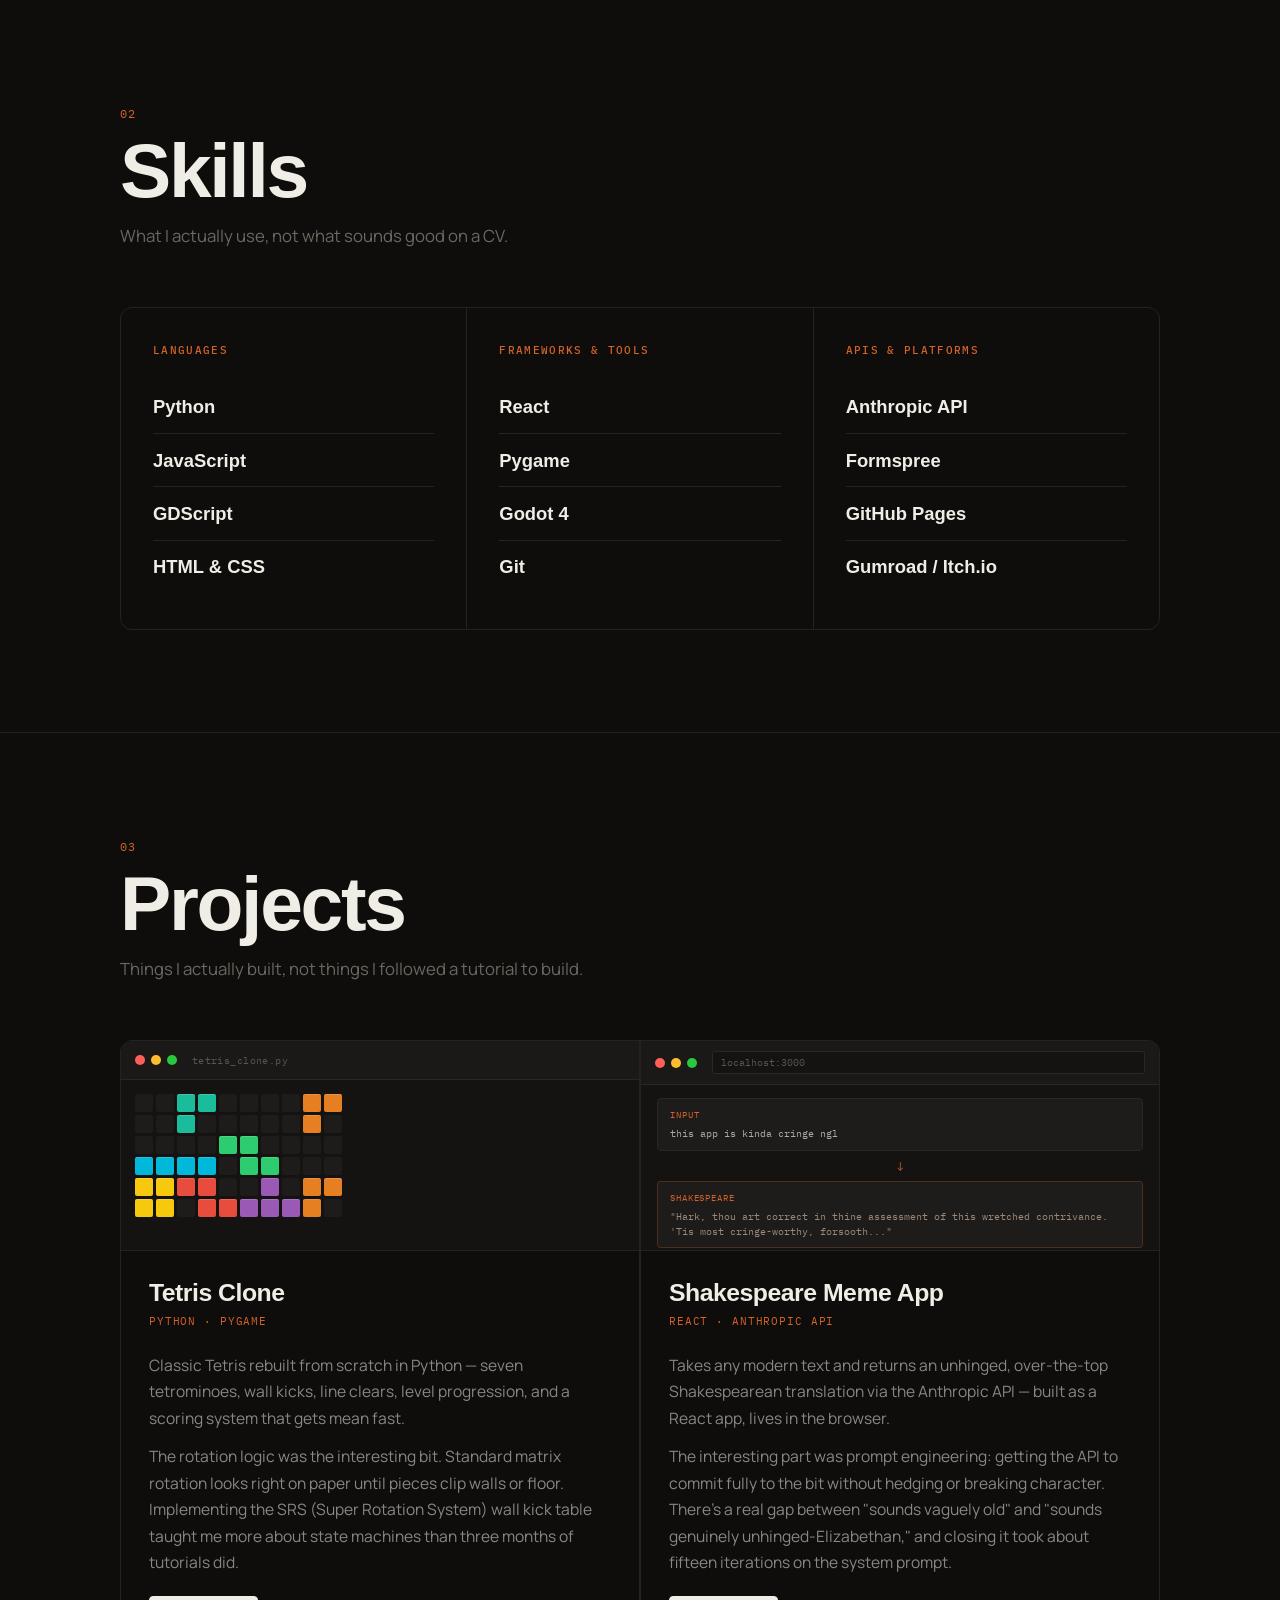
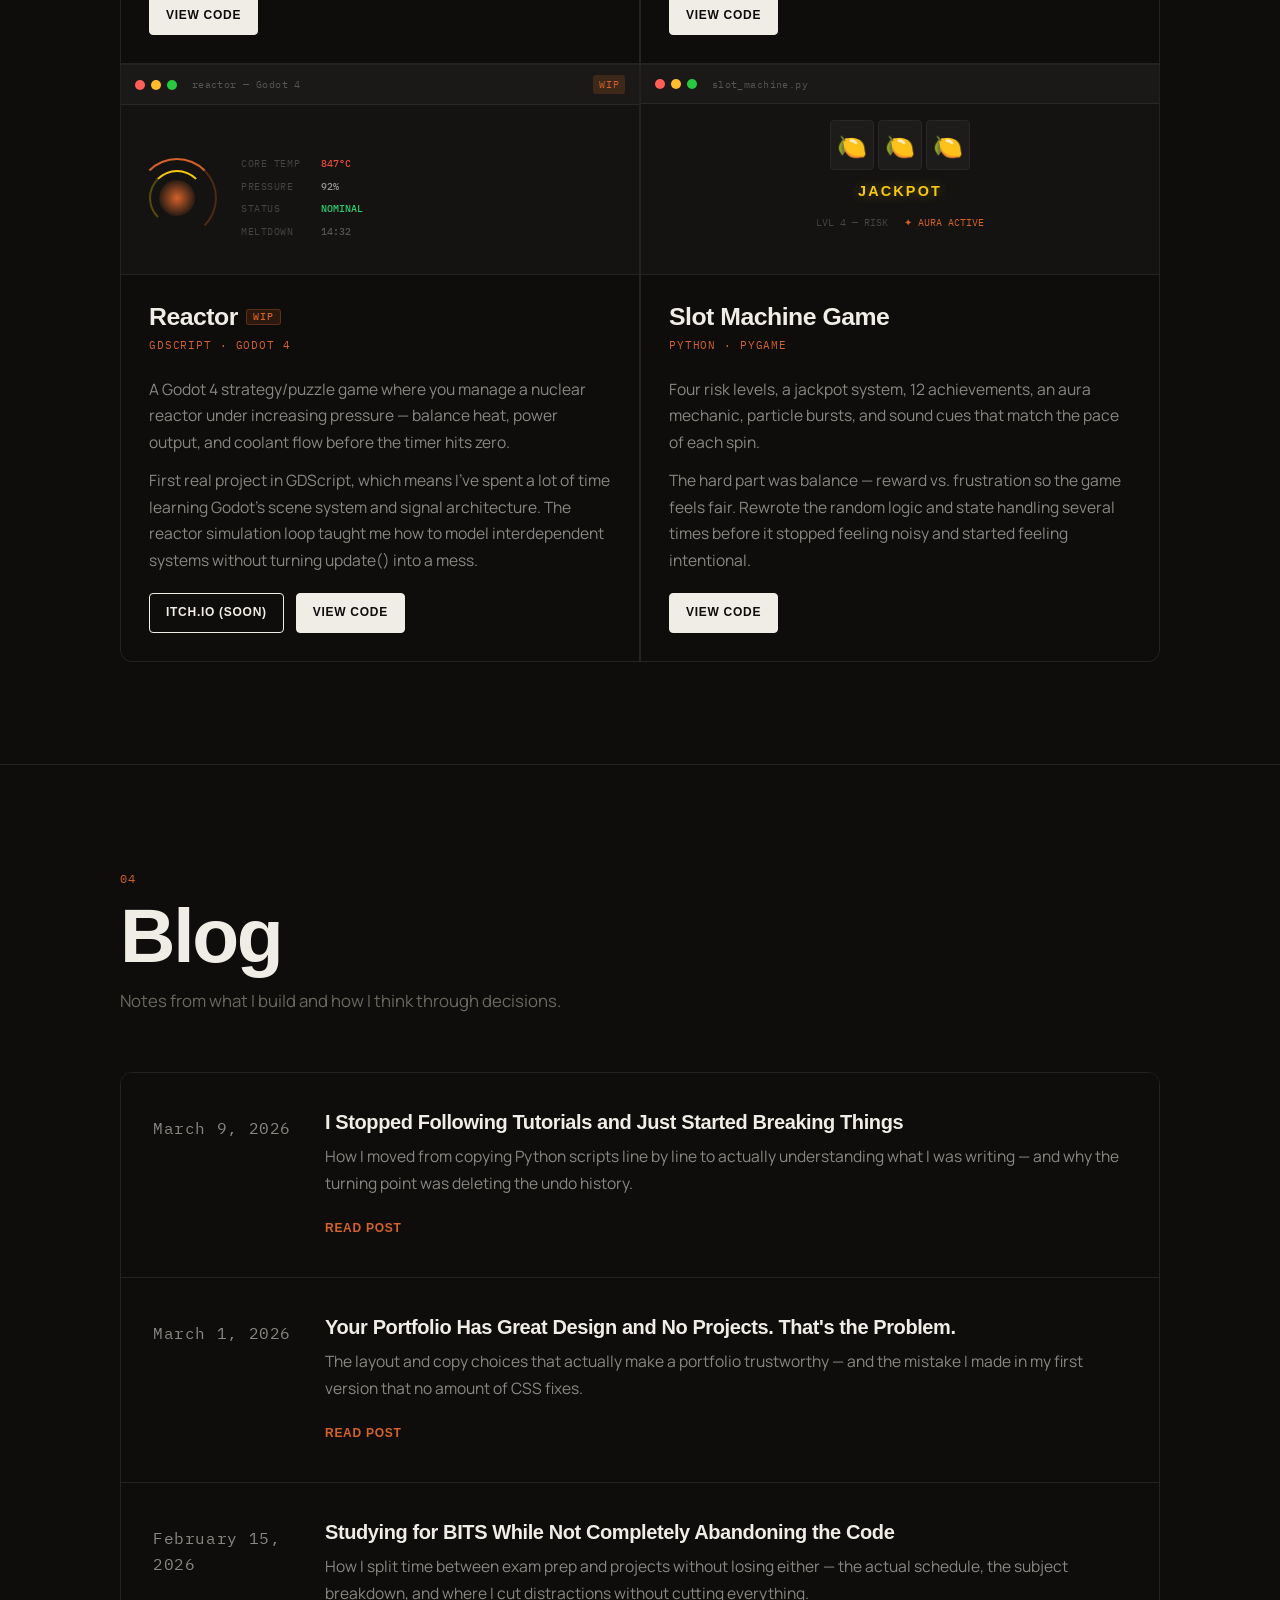
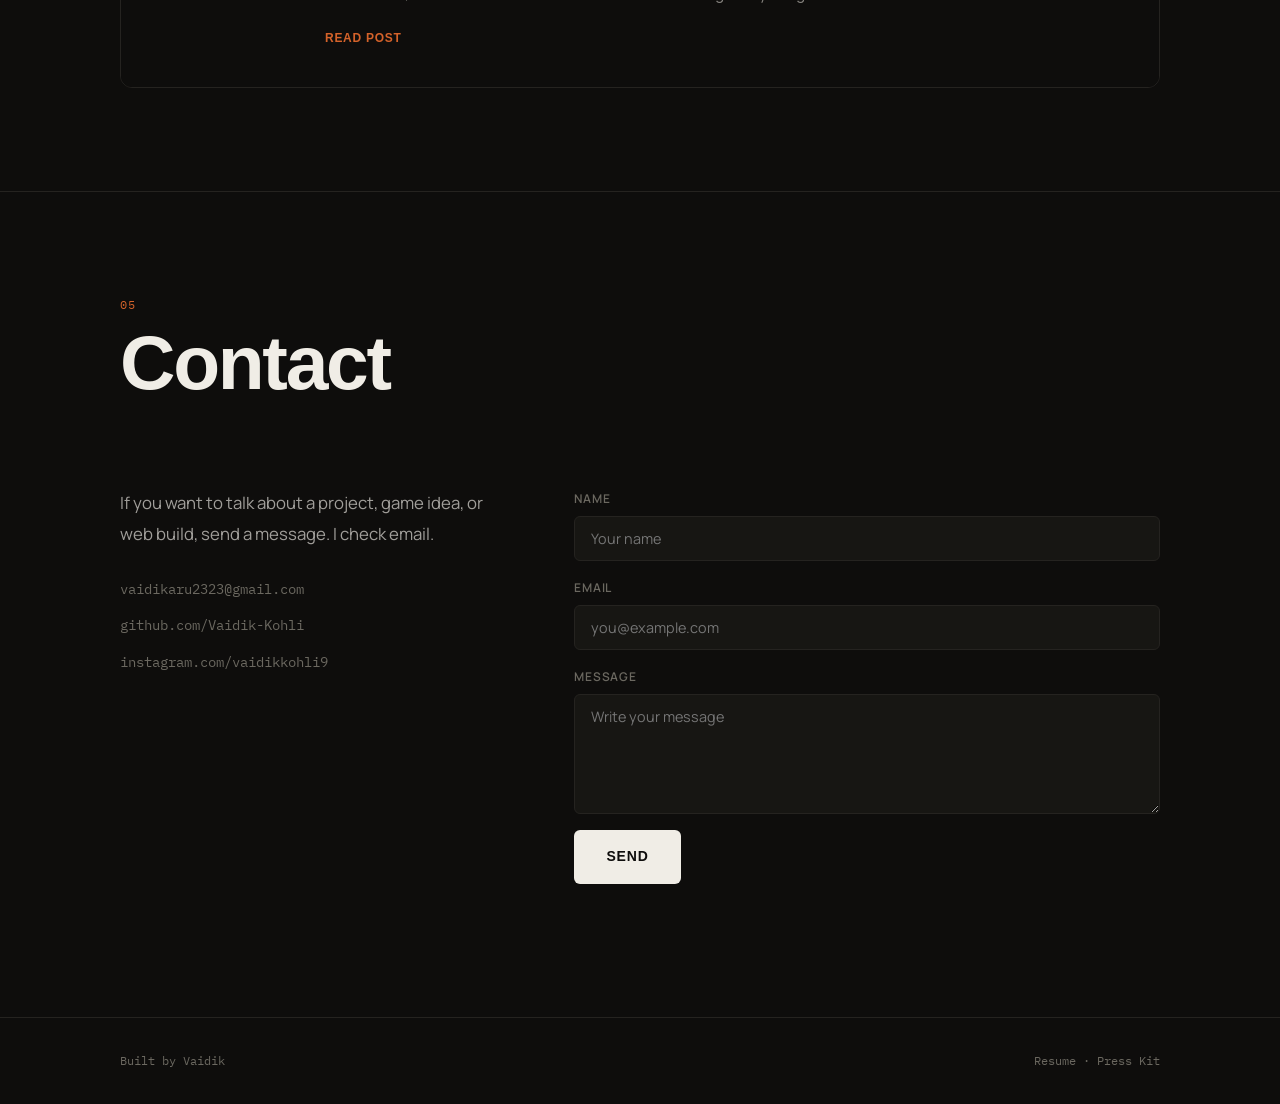
==== commit 6c2e43ec: "Complete redesign again(I might be dumb)" ====
--- a/index.html
+++ b/index.html
@@ -1,436 +1,382 @@
 <!DOCTYPE html>
 <html lang="en">
 <head>
-    <meta charset="UTF-8">
-    <meta name="viewport" content="width=device-width, initial-scale=1.0">
-    <title>Vaidik — Student | Developer | Designer</title>
-    <meta name="description" content="Vaidik Kohli — 16-year-old student, developer, and designer from Amritsar, India. Aspiring full-stack developer preparing for BITS Goa CSE 2028.">
-    <meta name="author" content="Vaidik Kohli">
-
-    <!-- Open Graph -->
-    <meta property="og:title" content="Vaidik — Student | Developer | Designer">
-    <meta property="og:description" content="Portfolio of Vaidik Kohli — Student, Developer, and Designer from Amritsar, India.">
-    <meta property="og:type" content="website">
-    <meta property="og:url" content="https://vaidik-kohli.github.io/Portfolio/">
-
-    <!-- Favicon -->
-    <link rel="icon" href="assets/favicon.svg" type="image/svg+xml">
-
-    <!-- Google Fonts -->
-    <link rel="preconnect" href="https://fonts.googleapis.com">
-    <link rel="preconnect" href="https://fonts.gstatic.com" crossorigin>
-    <link href="https://fonts.googleapis.com/css2?family=Inter:wght@300;400;500;600;700;800&display=swap" rel="stylesheet">
-
-    <!-- Stylesheet -->
-    <link rel="stylesheet" href="styles.css">
+  <meta charset="UTF-8">
+  <meta name="viewport" content="width=device-width, initial-scale=1.0">
+  <title>Vaidik | Portfolio</title>
+  <meta name="description" content="Vaidik is a 16-year-old developer from Amritsar, India — Python tools, browser apps, a Godot game in progress.">
+  <meta name="author" content="Vaidik">
+  <meta property="og:title" content="Vaidik | Portfolio">
+  <meta property="og:description" content="Python tools, browser apps, and a Godot game in progress.">
+  <meta property="og:type" content="website">
+  <meta property="og:url" content="https://vaidik-kohli.github.io/">
+
+  <!-- Clash Display from Fontshare -->
+  <link href="https://api.fontshare.com/v2/css?f[]=clash-display@400,500,600,700&display=swap" rel="stylesheet">
+  <!-- Manrope body font -->
+  <link rel="preconnect" href="https://fonts.googleapis.com">
+  <link rel="preconnect" href="https://fonts.gstatic.com" crossorigin>
+  <link href="https://fonts.googleapis.com/css2?family=Manrope:wght@400;500;600;700&family=IBM+Plex+Mono:wght@400;500&display=swap" rel="stylesheet">
+
+  <link rel="stylesheet" href="styles.css">
 </head>
 <body>
-
-    <!-- ========== NAVBAR ========== -->
-    <nav class="navbar" id="navbar">
-        <div class="nav-container">
-            <a href="#hero" class="nav-logo">
-                <span class="logo-bracket">&lt;</span>Vaidik<span class="logo-bracket"> /&gt;</span>
-            </a>
-            <ul class="nav-menu" id="navMenu">
-                <li><a href="#about" class="nav-link">About</a></li>
-                <li><a href="#skills" class="nav-link">Skills</a></li>
-                <li><a href="#projects" class="nav-link">Projects</a></li>
-                <li><a href="#blog" class="nav-link">Blog</a></li>
-                <li><a href="#contact" class="nav-link">Contact</a></li>
-                <li>
-                    <a href="assets/resume.pdf" class="nav-resume-btn" target="_blank" rel="noopener noreferrer">
-                        <svg width="16" height="16" viewBox="0 0 24 24" fill="none" stroke="currentColor" stroke-width="2" stroke-linecap="round" stroke-linejoin="round"><path d="M21 15v4a2 2 0 0 1-2 2H5a2 2 0 0 1-2-2v-4"/><polyline points="7 10 12 15 17 10"/><line x1="12" y1="15" x2="12" y2="3"/></svg>
-                        Resume
-                    </a>
-                </li>
-            </ul>
-            <button class="hamburger" id="hamburger" aria-label="Toggle navigation menu">
-                <span class="bar"></span>
-                <span class="bar"></span>
-                <span class="bar"></span>
-            </button>
-        </div>
+<div id="cursor-glow" aria-hidden="true"></div>
+
+<header class="site-header">
+  <div class="container nav-wrap">
+    <div class="hero-identity">
+      <span class="hero-name">Vaidik</span>
+      <span class="hero-role">Developer · Designer · Amritsar</span>
+    </div>
+    <nav aria-label="Primary">
+      <ul class="nav-links">
+        <li><a href="#about">About</a></li>
+        <li><a href="#projects">Projects</a></li>
+        <li><a href="#blog">Blog</a></li>
+        <li><a href="#contact">Contact</a></li>
+        <li><a href="https://vaidik-kohli.github.io/assets/resume.pdf" target="_blank" rel="noopener noreferrer">Resume</a></li>
+      </ul>
     </nav>
-
-    <!-- ========== HERO ========== -->
-    <section class="hero" id="hero">
-        <div class="hero-content">
-            <p class="hero-greeting fade-up">Hey there, I'm</p>
-            <h1 class="hero-name fade-up">Vaidik<span class="accent-dot">.</span></h1>
-            <p class="hero-tagline fade-up">
-                <span class="tagline-text">Student</span>
-                <span class="tagline-separator">|</span>
-                <span class="tagline-text">Developer</span>
-                <span class="tagline-separator">|</span>
-                <span class="tagline-text">Designer</span>
-            </p>
-            <p class="hero-location fade-up">
-                <svg width="16" height="16" viewBox="0 0 24 24" fill="none" stroke="currentColor" stroke-width="2" stroke-linecap="round" stroke-linejoin="round"><path d="M21 10c0 7-9 13-9 13s-9-6-9-13a9 9 0 0 1 18 0z"/><circle cx="12" cy="10" r="3"/></svg>
-                Amritsar, India
-            </p>
-            <div class="hero-cta fade-up">
-                <a href="#projects" class="btn btn-primary">View My Work</a>
-                <a href="#contact" class="btn btn-outline">Get In Touch</a>
-            </div>
-            <div class="hero-socials fade-up">
-                <a href="https://github.com/Vaidik-Kohli" target="_blank" rel="noopener noreferrer" aria-label="GitHub" class="social-link">
-                    <svg width="22" height="22" viewBox="0 0 24 24" fill="currentColor"><path d="M12 0C5.37 0 0 5.37 0 12c0 5.31 3.435 9.795 8.205 11.385.6.105.825-.255.825-.57 0-.285-.015-1.23-.015-2.235-3.015.555-3.795-.735-4.035-1.41-.135-.345-.72-1.41-1.23-1.695-.42-.225-1.02-.78-.015-.795.945-.015 1.62.87 1.845 1.23 1.08 1.815 2.805 1.305 3.495.99.105-.78.42-1.305.765-1.605-2.67-.3-5.46-1.335-5.46-5.925 0-1.305.465-2.385 1.23-3.225-.12-.3-.54-1.53.12-3.18 0 0 1.005-.315 3.3 1.23.96-.27 1.98-.405 3-.405s2.04.135 3 .405c2.295-1.56 3.3-1.23 3.3-1.23.66 1.65.24 2.88.12 3.18.765.84 1.23 1.905 1.23 3.225 0 4.605-2.805 5.625-5.475 5.925.435.375.81 1.095.81 2.22 0 1.605-.015 2.895-.015 3.3 0 .315.225.69.825.57A12.02 12.02 0 0 0 24 12c0-6.63-5.37-12-12-12z"/></svg>
-                </a>
-                <a href="https://instagram.com/vaidikkohli9" target="_blank" rel="noopener noreferrer" aria-label="Instagram" class="social-link">
-                    <svg width="22" height="22" viewBox="0 0 24 24" fill="none" stroke="currentColor" stroke-width="2" stroke-linecap="round" stroke-linejoin="round"><rect x="2" y="2" width="20" height="20" rx="5" ry="5"/><path d="M16 11.37A4 4 0 1 1 12.63 8 4 4 0 0 1 16 11.37z"/><line x1="17.5" y1="6.5" x2="17.51" y2="6.5"/></svg>
-                </a>
-                <a href="mailto:vaidikaru2323@gmail.com" aria-label="Email" class="social-link">
-                    <svg width="22" height="22" viewBox="0 0 24 24" fill="none" stroke="currentColor" stroke-width="2" stroke-linecap="round" stroke-linejoin="round"><path d="M4 4h16c1.1 0 2 .9 2 2v12c0 1.1-.9 2-2 2H4c-1.1 0-2-.9-2-2V6c0-1.1.9-2 2-2z"/><polyline points="22,6 12,13 2,6"/></svg>
-                </a>
-            </div>
-        </div>
-
-        <!-- Decorative background elements -->
-        <div class="hero-bg-glow"></div>
-        <div class="hero-grid-pattern"></div>
-    </section>
-
-    <!-- ========== ABOUT ========== -->
-    <section class="section" id="about">
-        <div class="container">
-            <h2 class="section-title fade-up">
-                <span class="section-number">01.</span> About Me
-            </h2>
-            <div class="about-content">
-                <div class="about-text fade-up">
-                    <p>
-                        Hi! I'm <strong>Vaidik</strong>, a 16-year-old from <strong>Amritsar, India</strong> with a passion 
-                        for building things on the internet. I'm currently learning full-stack development and preparing for 
-                        <strong>BITS Pilani Goa — CSE 2028</strong>.
-                    </p>
-                    <p>
-                        I love working at the intersection of design and code — turning ideas into clean, functional, and 
-                        visually appealing digital experiences. Whether it's designing an interface in Figma or writing 
-                        JavaScript logic, I enjoy the whole creative process.
-                    </p>
-                    <p>
-                        When I'm not coding or studying, you'll find me playing <strong>cricket</strong>, exploring 
-                        <strong>photography</strong>, or <strong>gaming</strong>. I'm always open to freelance work and exciting collaborations!
-                    </p>
-                </div>
-                <div class="about-highlights fade-up">
-                    <div class="highlight-card">
-                        <span class="highlight-icon">🎓</span>
-                        <span class="highlight-label">Aspiring</span>
-                        <span class="highlight-value">BITS Goa CSE '28</span>
-                    </div>
-                    <div class="highlight-card">
-                        <span class="highlight-icon">💼</span>
-                        <span class="highlight-label">Currently</span>
-                        <span class="highlight-value">Freelancing</span>
-                    </div>
-                    <div class="highlight-card">
-                        <span class="highlight-icon">📍</span>
-                        <span class="highlight-label">Based in</span>
-                        <span class="highlight-value">Amritsar, India</span>
-                    </div>
-                    <div class="highlight-card">
-                        <span class="highlight-icon">🎂</span>
-                        <span class="highlight-label">Age</span>
-                        <span class="highlight-value">16 years old</span>
-                    </div>
-                </div>
-            </div>
-        </div>
-    </section>
-
-    <!-- ========== SKILLS ========== -->
-    <section class="section section-alt" id="skills">
-        <div class="container">
-            <h2 class="section-title fade-up">
-                <span class="section-number">02.</span> Skills & Tools
-            </h2>
-            <div class="skills-grid">
-                <div class="skill-category fade-up">
-                    <div class="skill-category-header">
-                        <svg width="24" height="24" viewBox="0 0 24 24" fill="none" stroke="currentColor" stroke-width="2" stroke-linecap="round" stroke-linejoin="round"><polyline points="16 18 22 12 16 6"/><polyline points="8 6 2 12 8 18"/></svg>
-                        <h3>Development</h3>
-                    </div>
-                    <div class="skill-tags">
-                        <span class="skill-tag">Python</span>
-                        <span class="skill-tag">JavaScript</span>
-                        <span class="skill-tag">React</span>
-                        <span class="skill-tag">Node.js</span>
-                        <span class="skill-tag">HTML</span>
-                        <span class="skill-tag">CSS</span>
-                        <span class="skill-tag">Git</span>
-                    </div>
-                </div>
-                <div class="skill-category fade-up">
-                    <div class="skill-category-header">
-                        <svg width="24" height="24" viewBox="0 0 24 24" fill="none" stroke="currentColor" stroke-width="2" stroke-linecap="round" stroke-linejoin="round"><path d="M12 19l7-7 3 3-7 7-3-3z"/><path d="M18 13l-1.5-7.5L2 2l3.5 14.5L13 18l5-5z"/><path d="M2 2l7.586 7.586"/><circle cx="11" cy="11" r="2"/></svg>
-                        <h3>Design</h3>
-                    </div>
-                    <div class="skill-tags">
-                        <span class="skill-tag">Figma</span>
-                        <span class="skill-tag">Canva</span>
-                        <span class="skill-tag">Photoshop</span>
-                        <span class="skill-tag">Lightroom</span>
-                        <span class="skill-tag">UI/UX</span>
-                    </div>
-                </div>
-                <div class="skill-category fade-up">
-                    <div class="skill-category-header">
-                        <svg width="24" height="24" viewBox="0 0 24 24" fill="none" stroke="currentColor" stroke-width="2" stroke-linecap="round" stroke-linejoin="round"><rect x="2" y="3" width="20" height="14" rx="2" ry="2"/><line x1="8" y1="21" x2="16" y2="21"/><line x1="12" y1="17" x2="12" y2="21"/></svg>
-                        <h3>Other</h3>
-                    </div>
-                    <div class="skill-tags">
-                        <span class="skill-tag">Freelancing</span>
-                        <span class="skill-tag">Photography</span>
-                        <span class="skill-tag">Video Editing</span>
-                        <span class="skill-tag">Problem Solving</span>
-                    </div>
-                </div>
-            </div>
-        </div>
-    </section>
-
-    <!-- ========== PROJECTS ========== -->
-    <section class="section" id="projects">
-        <div class="container">
-            <h2 class="section-title fade-up">
-                <span class="section-number">03.</span> Projects
-            </h2>
-            <p class="section-subtitle fade-up">Some things I've built or am working on.</p>
-            <div class="projects-grid">
-                <!-- Project Card 1 -->
-                <article class="project-card fade-up">
-                    <div class="project-image">
-                        <div class="project-image-placeholder gradient-1">
-                            <svg width="48" height="48" viewBox="0 0 24 24" fill="none" stroke="currentColor" stroke-width="1.5" stroke-linecap="round" stroke-linejoin="round"><rect x="2" y="4" width="20" height="16" rx="2"/><line x1="8" y1="4" x2="8" y2="20"/><line x1="16" y1="4" x2="16" y2="20"/><line x1="2" y1="12" x2="22" y2="12"/></svg>
-                        </div>
-                    </div>
-                    <div class="project-info">
-                        <h3 class="project-title">Slot Machine Game</h3>
-                        <p class="project-description">
-                            A feature-rich graphical slot machine game with 4 risk levels, a jackpot system, 
-                            12 unlockable achievements, a perks system, aura mechanics, sound effects, 
-                            and smooth animations — all built from scratch.
-                        </p>
-                        <div class="project-tech">
-                            <span>Python</span>
-                            <span>Pygame</span>
-                        </div>
-                        <div class="project-links">
-                            <a href="https://github.com/Vaidik-Kohli/slot-machine-game" target="_blank" rel="noopener noreferrer" class="project-link" aria-label="Source code">
-                                <svg width="18" height="18" viewBox="0 0 24 24" fill="currentColor"><path d="M12 0C5.37 0 0 5.37 0 12c0 5.31 3.435 9.795 8.205 11.385.6.105.825-.255.825-.57 0-.285-.015-1.23-.015-2.235-3.015.555-3.795-.735-4.035-1.41-.135-.345-.72-1.41-1.23-1.695-.42-.225-1.02-.78-.015-.795.945-.015 1.62.87 1.845 1.23 1.08 1.815 2.805 1.305 3.495.99.105-.78.42-1.305.765-1.605-2.67-.3-5.46-1.335-5.46-5.925 0-1.305.465-2.385 1.23-3.225-.12-.3-.54-1.53.12-3.18 0 0 1.005-.315 3.3 1.23.96-.27 1.98-.405 3-.405s2.04.135 3 .405c2.295-1.56 3.3-1.23 3.3-1.23.66 1.65.24 2.88.12 3.18.765.84 1.23 1.905 1.23 3.225 0 4.605-2.805 5.625-5.475 5.925.435.375.81 1.095.81 2.22 0 1.605-.015 2.895-.015 3.3 0 .315.225.69.825.57A12.02 12.02 0 0 0 24 12c0-6.63-5.37-12-12-12z"/></svg>
-                                Code
-                            </a>
-                        </div>
-                    </div>
-                </article>
-
-                <!-- Project Card 2 -->
-                <article class="project-card fade-up">
-                    <div class="project-image">
-                        <div class="project-image-placeholder gradient-2">
-                            <svg width="48" height="48" viewBox="0 0 24 24" fill="none" stroke="currentColor" stroke-width="1.5" stroke-linecap="round" stroke-linejoin="round"><path d="M12 19l7-7 3 3-7 7-3-3z"/><path d="M18 13l-1.5-7.5L2 2l3.5 14.5L13 18l5-5z"/><path d="M2 2l7.586 7.586"/><circle cx="11" cy="11" r="2"/></svg>
-                        </div>
-                    </div>
-                    <div class="project-info">
-                        <h3 class="project-title">Design Project</h3>
-                        <p class="project-description">
-                            Describe a design project — a brand identity, UI/UX case study, or a creative 
-                            piece you designed for a client or personal use.
-                        </p>
-                        <div class="project-tech">
-                            <span>Figma</span>
-                            <span>Photoshop</span>
-                            <span>UI/UX</span>
-                        </div>
-                        <div class="project-links">
-                            <a href="#" class="project-link" aria-label="View design">
-                                <svg width="18" height="18" viewBox="0 0 24 24" fill="none" stroke="currentColor" stroke-width="2" stroke-linecap="round" stroke-linejoin="round"><path d="M18 13v6a2 2 0 0 1-2 2H5a2 2 0 0 1-2-2V8a2 2 0 0 1 2-2h6"/><polyline points="15 3 21 3 21 9"/><line x1="10" y1="14" x2="21" y2="3"/></svg>
-                                View Design
-                            </a>
-                        </div>
-                    </div>
-                </article>
-
-                <!-- Project Card 3 -->
-                <article class="project-card fade-up">
-                    <div class="project-image">
-                        <div class="project-image-placeholder gradient-3">
-                            <svg width="48" height="48" viewBox="0 0 24 24" fill="none" stroke="currentColor" stroke-width="1.5" stroke-linecap="round" stroke-linejoin="round"><polyline points="16 18 22 12 16 6"/><polyline points="8 6 2 12 8 18"/></svg>
-                        </div>
-                    </div>
-                    <div class="project-info">
-                        <h3 class="project-title">Another Project</h3>
-                        <p class="project-description">
-                            Add a third project here — could be a script, a tool, a website, 
-                            or anything you've built that you're proud of.
-                        </p>
-                        <div class="project-tech">
-                            <span>Python</span>
-                            <span>Node.js</span>
-                            <span>API</span>
-                        </div>
-                        <div class="project-links">
-                            <a href="#" class="project-link" aria-label="Live demo">
-                                <svg width="18" height="18" viewBox="0 0 24 24" fill="none" stroke="currentColor" stroke-width="2" stroke-linecap="round" stroke-linejoin="round"><path d="M18 13v6a2 2 0 0 1-2 2H5a2 2 0 0 1-2-2V8a2 2 0 0 1 2-2h6"/><polyline points="15 3 21 3 21 9"/><line x1="10" y1="14" x2="21" y2="3"/></svg>
-                                Live Demo
-                            </a>
-                            <a href="#" class="project-link" aria-label="Source code">
-                                <svg width="18" height="18" viewBox="0 0 24 24" fill="currentColor"><path d="M12 0C5.37 0 0 5.37 0 12c0 5.31 3.435 9.795 8.205 11.385.6.105.825-.255.825-.57 0-.285-.015-1.23-.015-2.235-3.015.555-3.795-.735-4.035-1.41-.135-.345-.72-1.41-1.23-1.695-.42-.225-1.02-.78-.015-.795.945-.015 1.62.87 1.845 1.23 1.08 1.815 2.805 1.305 3.495.99.105-.78.42-1.305.765-1.605-2.67-.3-5.46-1.335-5.46-5.925 0-1.305.465-2.385 1.23-3.225-.12-.3-.54-1.53.12-3.18 0 0 1.005-.315 3.3 1.23.96-.27 1.98-.405 3-.405s2.04.135 3 .405c2.295-1.56 3.3-1.23 3.3-1.23.66 1.65.24 2.88.12 3.18.765.84 1.23 1.905 1.23 3.225 0 4.605-2.805 5.625-5.475 5.925.435.375.81 1.095.81 2.22 0 1.605-.015 2.895-.015 3.3 0 .315.225.69.825.57A12.02 12.02 0 0 0 24 12c0-6.63-5.37-12-12-12z"/></svg>
-                                Code
-                            </a>
-                        </div>
-                    </div>
-                </article>
-            </div>
-        </div>
-    </section>
-
-        <!-- ========== BLOG ========== -->
-    <section class="section section-alt" id="blog">
-        <div class="container">
-            <h2 class="section-title fade-up">
-                <span class="section-number">04.</span> Blog
-            </h2>
-            <p class="section-subtitle fade-up">Thoughts, learnings, and stories.</p>
-            <div class="blog-grid">
-                <article class="blog-card fade-up">
-                    <div class="blog-date">
-                        <span class="blog-day">09</span>
-                        <span class="blog-month">Mar</span>
-                    </div>
-                    <div class="blog-content">
-                        <h3 class="blog-title">My Journey Into Web Development</h3>
-                        <p class="blog-excerpt">
-                            How I started learning to code, the resources I used, and what I've learned
-                            along the way as a 16-year-old self-taught developer...
-                        </p>
-                        <a href="blog/my-journey-into-web-development.html" class="blog-read-more">
-                            Read More
-                            <svg width="16" height="16" viewBox="0 0 24 24" fill="none" stroke="currentColor" stroke-width="2" stroke-linecap="round" stroke-linejoin="round"><line x1="5" y1="12" x2="19" y2="12"/><polyline points="12 5 19 12 12 19"/></svg>
-                        </a>
-                    </div>
-                </article>
-                <article class="blog-card fade-up">
-                    <div class="blog-date">
-                        <span class="blog-day">01</span>
-                        <span class="blog-month">Mar</span>
-                    </div>
-                    <div class="blog-content">
-                        <h3 class="blog-title">Design Tips for Developer Portfolios</h3>
-                        <p class="blog-excerpt">
-                            What I learned about making a portfolio that stands out — from color theory
-                            and typography to layout and user experience...
-                        </p>
-                        <a href="blog/design-tips-for-developer-portfolios.html" class="blog-read-more">
-                            Read More
-                            <svg width="16" height="16" viewBox="0 0 24 24" fill="none" stroke="currentColor" stroke-width="2" stroke-linecap="round" stroke-linejoin="round"><line x1="5" y1="12" x2="19" y2="12"/><polyline points="12 5 19 12 12 19"/></svg>
-                        </a>
-                    </div>
-                </article>
-                <article class="blog-card fade-up">
-                    <div class="blog-date">
-                        <span class="blog-day">15</span>
-                        <span class="blog-month">Feb</span>
-                    </div>
-                    <div class="blog-content">
-                        <h3 class="blog-title">Preparing for BITS Pilani — My Strategy</h3>
-                        <p class="blog-excerpt">
-                            Balancing coding, freelancing, and exam preparation — here's how I'm
-                            planning my roadmap for BITSAT and beyond...
-                        </p>
-                        <a href="blog/preparing-for-bits-pilani.html" class="blog-read-more">
-                            Read More
-                            <svg width="16" height="16" viewBox="0 0 24 24" fill="none" stroke="currentColor" stroke-width="2" stroke-linecap="round" stroke-linejoin="round"><line x1="5" y1="12" x2="19" y2="12"/><polyline points="12 5 19 12 12 19"/></svg>
-                        </a>
-                    </div>
-                </article>
-            </div>
-            <div class="blog-view-all fade-up">
-                <a href="blog.html" class="btn btn-outline">
-                    View All Posts
-                    <svg width="16" height="16" viewBox="0 0 24 24" fill="none" stroke="currentColor" stroke-width="2" stroke-linecap="round" stroke-linejoin="round"><line x1="5" y1="12" x2="19" y2="12"/><polyline points="12 5 19 12 12 19"/></svg>
-                </a>
-            </div>
-        </div>
-    </section>
-
-    <!-- ========== CONTACT ========== -->
-    <section class="section" id="contact">
-        <div class="container">
-            <h2 class="section-title fade-up">
-                <span class="section-number">05.</span> Get In Touch
-            </h2>
-            <div class="contact-content">
-                <div class="contact-text fade-up">
-                    <p>
-                        I'm always open to new opportunities, freelance projects, or just a friendly chat. 
-                        Whether you have a question, want to collaborate, or just want to say hi — my inbox 
-                        is always open!
-                    </p>
-                    <div class="contact-links">
-                        <a href="mailto:vaidikaru2323@gmail.com" class="contact-item">
-                            <svg width="20" height="20" viewBox="0 0 24 24" fill="none" stroke="currentColor" stroke-width="2" stroke-linecap="round" stroke-linejoin="round"><path d="M4 4h16c1.1 0 2 .9 2 2v12c0 1.1-.9 2-2 2H4c-1.1 0-2-.9-2-2V6c0-1.1.9-2 2-2z"/><polyline points="22,6 12,13 2,6"/></svg>
-                            vaidikaru2323@gmail.com
-                        </a>
-                        <a href="https://github.com/Vaidik-Kohli" target="_blank" rel="noopener noreferrer" class="contact-item">
-                            <svg width="20" height="20" viewBox="0 0 24 24" fill="currentColor"><path d="M12 0C5.37 0 0 5.37 0 12c0 5.31 3.435 9.795 8.205 11.385.6.105.825-.255.825-.57 0-.285-.015-1.23-.015-2.235-3.015.555-3.795-.735-4.035-1.41-.135-.345-.72-1.41-1.23-1.695-.42-.225-1.02-.78-.015-.795.945-.015 1.62.87 1.845 1.23 1.08 1.815 2.805 1.305 3.495.99.105-.78.42-1.305.765-1.605-2.67-.3-5.46-1.335-5.46-5.925 0-1.305.465-2.385 1.23-3.225-.12-.3-.54-1.53.12-3.18 0 0 1.005-.315 3.3 1.23.96-.27 1.98-.405 3-.405s2.04.135 3 .405c2.295-1.56 3.3-1.23 3.3-1.23.66 1.65.24 2.88.12 3.18.765.84 1.23 1.905 1.23 3.225 0 4.605-2.805 5.625-5.475 5.925.435.375.81 1.095.81 2.22 0 1.605-.015 2.895-.015 3.3 0 .315.225.69.825.57A12.02 12.02 0 0 0 24 12c0-6.63-5.37-12-12-12z"/></svg>
-                            Vaidik-Kohli
-                        </a>
-                        <a href="https://instagram.com/vaidikkohli9" target="_blank" rel="noopener noreferrer" class="contact-item">
-                            <svg width="20" height="20" viewBox="0 0 24 24" fill="none" stroke="currentColor" stroke-width="2" stroke-linecap="round" stroke-linejoin="round"><rect x="2" y="2" width="20" height="20" rx="5" ry="5"/><path d="M16 11.37A4 4 0 1 1 12.63 8 4 4 0 0 1 16 11.37z"/><line x1="17.5" y1="6.5" x2="17.51" y2="6.5"/></svg>
-                            @vaidikkohli9
-                        </a>
-                    </div>
-                </div>
-                <form class="contact-form fade-up" id="contactForm" action="https://formsubmit.co/ajax/vaidikaru2323@gmail.com" method="POST">
-                    <input type="hidden" name="_subject" value="New Portfolio Contact!">
-                    <input type="hidden" name="_captcha" value="false">
-                    <input type="hidden" name="_template" value="table">
-                    <input type="text" name="_honey" style="display:none">
-                    <div class="form-group">
-                        <label for="name">Name</label>
-                        <input type="text" id="name" name="name" placeholder="Your name" required>
-                    </div>
-                    <div class="form-group">
-                        <label for="email">Email</label>
-                        <input type="email" id="email" name="email" placeholder="your@email.com" required>
-                    </div>
-                    <div class="form-group">
-                        <label for="message">Message</label>
-                        <textarea id="message" name="message" rows="5" placeholder="What's on your mind?" required></textarea>
-                    </div>
-                    <button type="submit" class="btn btn-primary btn-submit">
-                        Send Message
-                        <svg width="18" height="18" viewBox="0 0 24 24" fill="none" stroke="currentColor" stroke-width="2" stroke-linecap="round" stroke-linejoin="round"><line x1="22" y1="2" x2="11" y2="13"/><polygon points="22 2 15 22 11 13 2 9 22 2"/></svg>
-                    </button>
-                </form>
-            </div>
-        </div>
-    </section>
-
-    <!-- ========== FOOTER ========== -->
-    <footer class="footer">
-        <div class="container">
-            <p class="footer-text">
-                Designed & Built by <strong>Vaidik</strong> &copy; 2026
-            </p>
-            <div class="footer-socials">
-                <a href="https://github.com/Vaidik-Kohli" target="_blank" rel="noopener noreferrer" aria-label="GitHub">
-                    <svg width="18" height="18" viewBox="0 0 24 24" fill="currentColor"><path d="M12 0C5.37 0 0 5.37 0 12c0 5.31 3.435 9.795 8.205 11.385.6.105.825-.255.825-.57 0-.285-.015-1.23-.015-2.235-3.015.555-3.795-.735-4.035-1.41-.135-.345-.72-1.41-1.23-1.695-.42-.225-1.02-.78-.015-.795.945-.015 1.62.87 1.845 1.23 1.08 1.815 2.805 1.305 3.495.99.105-.78.42-1.305.765-1.605-2.67-.3-5.46-1.335-5.46-5.925 0-1.305.465-2.385 1.23-3.225-.12-.3-.54-1.53.12-3.18 0 0 1.005-.315 3.3 1.23.96-.27 1.98-.405 3-.405s2.04.135 3 .405c2.295-1.56 3.3-1.23 3.3-1.23.66 1.65.24 2.88.12 3.18.765.84 1.23 1.905 1.23 3.225 0 4.605-2.805 5.625-5.475 5.925.435.375.81 1.095.81 2.22 0 1.605-.015 2.895-.015 3.3 0 .315.225.69.825.57A12.02 12.02 0 0 0 24 12c0-6.63-5.37-12-12-12z"/></svg>
-                </a>
-                <a href="https://instagram.com/vaidikkohli9" target="_blank" rel="noopener noreferrer" aria-label="Instagram">
-                    <svg width="18" height="18" viewBox="0 0 24 24" fill="none" stroke="currentColor" stroke-width="2" stroke-linecap="round" stroke-linejoin="round"><rect x="2" y="2" width="20" height="20" rx="5" ry="5"/><path d="M16 11.37A4 4 0 1 1 12.63 8 4 4 0 0 1 16 11.37z"/><line x1="17.5" y1="6.5" x2="17.51" y2="6.5"/></svg>
-                </a>
-                <a href="mailto:vaidikaru2323@gmail.com" aria-label="Email">
-                    <svg width="18" height="18" viewBox="0 0 24 24" fill="none" stroke="currentColor" stroke-width="2" stroke-linecap="round" stroke-linejoin="round"><path d="M4 4h16c1.1 0 2 .9 2 2v12c0 1.1-.9 2-2 2H4c-1.1 0-2-.9-2-2V6c0-1.1.9-2 2-2z"/><polyline points="22,6 12,13 2,6"/></svg>
-                </a>
-            </div>
-        </div>
-    </footer>
-
-    <!-- JavaScript -->
-    <script src="script.js"></script>
+  </div>
+</header>
+
+<main id="top">
+
+  <section class="hero">
+    <div class="hero-parallax-layer"></div>
+    <div class="container hero-inner fade">
+      <div class="hero-top-row">
+        <div class="hero-identity-mobile">
+          <span class="hero-name">Vaidik</span>
+          <span class="hero-role">Developer · Designer · Amritsar</span>
+        </div>
+      </div>
+      <div class="hero-display-wrap">
+        <div class="hero-text">
+          <h1 class="hero-display">Vaidik.</h1>
+          <p class="hero-line">Python tools, browser apps, and a Godot game in progress. Usually learning the hard part after I've already committed to the approach.</p>
+        </div>
+        <img
+          src="https://github.com/Vaidik-Kohli.png"
+          alt="Vaidik"
+          class="hero-avatar"
+          loading="eager"
+        >
+      </div>
+      <div class="hero-bottom-row">
+        <span class="hero-location">AMRITSAR, INDIA</span>
+        <span class="hero-scroll-indicator">
+          <span class="scroll-label">scroll</span>
+          <span class="scroll-line"></span>
+        </span>
+      </div>
+    </div>
+  </section>
+
+  <!-- 01 ABOUT -->
+  <section id="about" class="fade section-panel" data-label="ABOUT">
+    <div class="container">
+      <div class="section-head">
+        <span class="section-number">01</span>
+        <h2>About</h2>
+      </div>
+      <div class="about-copy">
+        <p class="about-lead">I started with Python because I wanted to make something that moved on screen, not just print lines in a console. That led me into Pygame, then into web work when I wanted a place to document what I was building.</p>
+        <div class="about-secondary">
+          <p>Most of what I know comes from trial and error. I read docs, test ideas, and keep notes when a bad decision teaches me something useful. That habit helped me move faster than I expected.</p>
+          <p>Outside code, I spend time on cricket, photography, and games. Those three shape how I think about timing, composition, and feedback loops in projects.</p>
+        </div>
+        <ul class="about-facts-inline">
+          <li>Targeting BITS Goa CSE</li>
+          <li>Studying</li>
+          <li>16</li>
+          <li>Amritsar</li>
+        </ul>
+      </div>
+    </div>
+  </section>
+
+  <!-- 02 SKILLS -->
+  <section id="skills" class="fade section-panel" data-label="SKILLS">
+    <div class="container">
+      <div class="section-head">
+        <span class="section-number">02</span>
+        <h2>Skills</h2>
+        <p>What I actually use, not what sounds good on a CV.</p>
+      </div>
+      <div class="skills-grid">
+        <div class="skill-group">
+          <h3 class="skill-group-label">Languages</h3>
+          <ul class="skill-list">
+            <li>Python</li>
+            <li>JavaScript</li>
+            <li>GDScript</li>
+            <li>HTML &amp; CSS</li>
+          </ul>
+        </div>
+        <div class="skill-group">
+          <h3 class="skill-group-label">Frameworks &amp; Tools</h3>
+          <ul class="skill-list">
+            <li>React</li>
+            <li>Pygame</li>
+            <li>Godot 4</li>
+            <li>Git</li>
+          </ul>
+        </div>
+        <div class="skill-group">
+          <h3 class="skill-group-label">APIs &amp; Platforms</h3>
+          <ul class="skill-list">
+            <li>Anthropic API</li>
+            <li>Formspree</li>
+            <li>GitHub Pages</li>
+            <li>Gumroad / Itch.io</li>
+          </ul>
+        </div>
+      </div>
+    </div>
+  </section>
+
+  <!-- 03 PROJECTS -->
+  <section id="projects" class="fade section-panel" data-label="PROJECTS">
+    <div class="container">
+      <div class="section-head">
+        <span class="section-number">03</span>
+        <h2>Projects</h2>
+        <p>Things I actually built, not things I followed a tutorial to build.</p>
+      </div>
+      <div class="projects-wrap">
+
+        <!-- Tetris Clone -->
+        <article class="project">
+          <div class="project-visual tetris-visual" aria-hidden="true">
+            <div class="mock-chrome">
+              <span class="chrome-dot d-red"></span>
+              <span class="chrome-dot d-yellow"></span>
+              <span class="chrome-dot d-green"></span>
+              <span class="chrome-title">tetris_clone.py</span>
+            </div>
+            <div class="tetris-board">
+              <div class="tetris-row"><div class="b e"></div><div class="b e"></div><div class="b t-c"></div><div class="b t-c"></div><div class="b e"></div><div class="b e"></div><div class="b e"></div><div class="b e"></div><div class="b t-l"></div><div class="b t-l"></div></div>
+              <div class="tetris-row"><div class="b e"></div><div class="b e"></div><div class="b t-c"></div><div class="b e"></div><div class="b e"></div><div class="b e"></div><div class="b e"></div><div class="b e"></div><div class="b t-l"></div><div class="b e"></div></div>
+              <div class="tetris-row"><div class="b e"></div><div class="b e"></div><div class="b e"></div><div class="b e"></div><div class="b t-s"></div><div class="b t-s"></div><div class="b e"></div><div class="b e"></div><div class="b e"></div><div class="b e"></div></div>
+              <div class="tetris-row"><div class="b t-i"></div><div class="b t-i"></div><div class="b t-i"></div><div class="b t-i"></div><div class="b e"></div><div class="b t-s"></div><div class="b t-s"></div><div class="b e"></div><div class="b e"></div><div class="b e"></div></div>
+              <div class="tetris-row"><div class="b t-o"></div><div class="b t-o"></div><div class="b t-z"></div><div class="b t-z"></div><div class="b e"></div><div class="b e"></div><div class="b t-t"></div><div class="b e"></div><div class="b t-l"></div><div class="b t-l"></div></div>
+              <div class="tetris-row"><div class="b t-o"></div><div class="b t-o"></div><div class="b e"></div><div class="b t-z"></div><div class="b t-z"></div><div class="b t-t"></div><div class="b t-t"></div><div class="b t-t"></div><div class="b t-l"></div><div class="b e"></div></div>
+            </div>
+          </div>
+          <div class="project-title-row">
+            <h3>Tetris Clone</h3>
+            <span class="stack">Python · Pygame</span>
+          </div>
+          <p>Classic Tetris rebuilt from scratch in Python — seven tetrominoes, wall kicks, line clears, level progression, and a scoring system that gets mean fast.</p>
+          <p>The rotation logic was the interesting bit. Standard matrix rotation looks right on paper until pieces clip walls or floor. Implementing the SRS (Super Rotation System) wall kick table taught me more about state machines than three months of tutorials did.</p>
+          <div class="project-links">
+            <a class="link-btn" href="https://github.com/Vaidik-Kohli" target="_blank" rel="noopener noreferrer">View Code</a>
+          </div>
+        </article>
+
+        <!-- Shakespeare Meme App -->
+        <article class="project">
+          <div class="project-visual shakespeare-visual" aria-hidden="true">
+            <div class="mock-chrome browser-chrome">
+              <span class="chrome-dot d-red"></span>
+              <span class="chrome-dot d-yellow"></span>
+              <span class="chrome-dot d-green"></span>
+              <span class="browser-bar">localhost:3000</span>
+            </div>
+            <div class="shakespeare-content">
+              <div class="shk-input">
+                <span class="shk-label">INPUT</span>
+                <p>this app is kinda cringe ngl</p>
+              </div>
+              <div class="shk-arrow">↓</div>
+              <div class="shk-output">
+                <span class="shk-label">SHAKESPEARE</span>
+                <p>"Hark, thou art correct in thine assessment of this wretched contrivance. 'Tis most cringe-worthy, forsooth..."</p>
+              </div>
+            </div>
+          </div>
+          <div class="project-title-row">
+            <h3>Shakespeare Meme App</h3>
+            <span class="stack">React · Anthropic API</span>
+          </div>
+          <p>Takes any modern text and returns an unhinged, over-the-top Shakespearean translation via the Anthropic API — built as a React app, lives in the browser.</p>
+          <p>The interesting part was prompt engineering: getting the API to commit fully to the bit without hedging or breaking character. There's a real gap between "sounds vaguely old" and "sounds genuinely unhinged-Elizabethan," and closing it took about fifteen iterations on the system prompt.</p>
+          <div class="project-links">
+            <a class="link-btn" href="https://github.com/Vaidik-Kohli" target="_blank" rel="noopener noreferrer">View Code</a>
+          </div>
+        </article>
+
+        <!-- Reactor (Godot WIP) -->
+        <article class="project">
+          <div class="project-visual reactor-visual" aria-hidden="true">
+            <div class="mock-chrome">
+              <span class="chrome-dot d-red"></span>
+              <span class="chrome-dot d-yellow"></span>
+              <span class="chrome-dot d-green"></span>
+              <span class="chrome-title">reactor — Godot 4</span>
+              <span class="wip-badge">WIP</span>
+            </div>
+            <div class="reactor-hud">
+              <div class="reactor-ring-wrap">
+                <div class="reactor-ring outer"></div>
+                <div class="reactor-ring inner"></div>
+                <div class="reactor-core"></div>
+              </div>
+              <div class="reactor-stats">
+                <div class="hud-line"><span class="hud-key">CORE TEMP</span><span class="hud-val danger">847°C</span></div>
+                <div class="hud-line"><span class="hud-key">PRESSURE</span><span class="hud-val">92%</span></div>
+                <div class="hud-line"><span class="hud-key">STATUS</span><span class="hud-val ok">NOMINAL</span></div>
+                <div class="hud-line"><span class="hud-key">MELTDOWN</span><span class="hud-val muted">14:32</span></div>
+              </div>
+            </div>
+          </div>
+          <div class="project-title-row">
+            <h3>Reactor <span class="wip-inline">WIP</span></h3>
+            <span class="stack">GDScript · Godot 4</span>
+          </div>
+          <p>A Godot 4 strategy/puzzle game where you manage a nuclear reactor under increasing pressure — balance heat, power output, and coolant flow before the timer hits zero.</p>
+          <p>First real project in GDScript, which means I've spent a lot of time learning Godot's scene system and signal architecture. The reactor simulation loop taught me how to model interdependent systems without turning update() into a mess.</p>
+          <div class="project-links">
+            <a class="link-btn link-btn-outline" href="https://vaidik-kohli.itch.io" target="_blank" rel="noopener noreferrer">Itch.io (soon)</a>
+            <a class="link-btn" href="https://github.com/Vaidik-Kohli" target="_blank" rel="noopener noreferrer">View Code</a>
+          </div>
+        </article>
+
+        <!-- Slot Machine (existing) -->
+        <article class="project">
+          <div class="project-visual slot-visual" aria-hidden="true">
+            <div class="mock-chrome">
+              <span class="chrome-dot d-red"></span>
+              <span class="chrome-dot d-yellow"></span>
+              <span class="chrome-dot d-green"></span>
+              <span class="chrome-title">slot_machine.py</span>
+            </div>
+            <div class="slot-content">
+              <div class="slot-reels">
+                <div class="reel">🍋</div>
+                <div class="reel">🍋</div>
+                <div class="reel">🍋</div>
+              </div>
+              <div class="slot-result jackpot">JACKPOT</div>
+              <div class="slot-meta">
+                <span>LVL 4 — RISK</span>
+                <span class="aura">✦ AURA ACTIVE</span>
+              </div>
+            </div>
+          </div>
+          <div class="project-title-row">
+            <h3>Slot Machine Game</h3>
+            <span class="stack">Python · Pygame</span>
+          </div>
+          <p>Four risk levels, a jackpot system, 12 achievements, an aura mechanic, particle bursts, and sound cues that match the pace of each spin.</p>
+          <p>The hard part was balance — reward vs. frustration so the game feels fair. Rewrote the random logic and state handling several times before it stopped feeling noisy and started feeling intentional.</p>
+          <div class="project-links">
+            <a class="link-btn" href="https://github.com/Vaidik-Kohli/slot-machine-game" target="_blank" rel="noopener noreferrer">View Code</a>
+          </div>
+        </article>
+
+      </div>
+    </div>
+  </section>
+
+  <!-- 04 BLOG -->
+  <section id="blog" class="fade section-panel" data-label="BLOG">
+    <div class="container">
+      <div class="section-head">
+        <span class="section-number">04</span>
+        <h2>Blog</h2>
+        <p>Notes from what I build and how I think through decisions.</p>
+      </div>
+      <div class="blog-list">
+
+        <article class="blog-item">
+          <p class="blog-date">March 9, 2026</p>
+          <div>
+            <h3>I Stopped Following Tutorials and Just Started Breaking Things</h3>
+            <p>How I moved from copying Python scripts line by line to actually understanding what I was writing — and why the turning point was deleting the undo history.</p>
+            <a class="read-link" href="https://vaidik-kohli.github.io/blog/my-journey-into-web-development.html" target="_blank" rel="noopener noreferrer">Read post</a>
+          </div>
+        </article>
+
+        <article class="blog-item">
+          <p class="blog-date">March 1, 2026</p>
+          <div>
+            <h3>Your Portfolio Has Great Design and No Projects. That's the Problem.</h3>
+            <p>The layout and copy choices that actually make a portfolio trustworthy — and the mistake I made in my first version that no amount of CSS fixes.</p>
+            <a class="read-link" href="https://vaidik-kohli.github.io/blog/design-tips-for-developer-portfolios.html" target="_blank" rel="noopener noreferrer">Read post</a>
+          </div>
+        </article>
+
+        <article class="blog-item">
+          <p class="blog-date">February 15, 2026</p>
+          <div>
+            <h3>Studying for BITS While Not Completely Abandoning the Code</h3>
+            <p>How I split time between exam prep and projects without losing either — the actual schedule, the subject breakdown, and where I cut distractions without cutting everything.</p>
+            <a class="read-link" href="https://vaidik-kohli.github.io/blog/preparing-for-bits-pilani.html" target="_blank" rel="noopener noreferrer">Read post</a>
+          </div>
+        </article>
+
+      </div>
+    </div>
+  </section>
+
+  <!-- 05 CONTACT -->
+  <section id="contact" class="fade section-panel" data-label="CONTACT">
+    <div class="container contact-grid">
+      <div class="section-head">
+        <span class="section-number">05</span>
+        <h2>Contact</h2>
+      </div>
+      <div class="contact-copy">
+        <p>If you want to talk about a project, game idea, or web build, send a message. I check email.</p>
+        <div class="contact-links">
+          <a href="mailto:vaidikaru2323@gmail.com">vaidikaru2323@gmail.com</a>          
+          <a href="https://github.com/Vaidik-Kohli" target="_blank" rel="noopener noreferrer">github.com/Vaidik-Kohli</a>
+          <a href="https://instagram.com/vaidikkohli9" target="_blank" rel="noopener noreferrer">instagram.com/vaidikkohli9</a>
+        </div>
+      </div>
+
+      <!-- 
+        ACTION: Replace YOUR_FORM_ID with your Formspree endpoint.
+        1. Go to https://formspree.io
+        2. Create an account and a new form
+        3. Copy the endpoint (looks like xpwzabcd)
+        4. Replace YOUR_FORM_ID below
+      -->
+      <form
+        action="https://formspree.io/f/YOUR_FORM_ID"
+        method="POST"
+        aria-label="Contact form"
+        id="contact-form"
+      >
+        <div class="field">
+          <label for="name">Name</label>
+          <input id="name" name="name" type="text" placeholder="Your name" required>
+        </div>
+        <div class="field">
+          <label for="email">Email</label>
+          <input id="email" name="email" type="email" placeholder="you@example.com" required>
+        </div>
+        <div class="field">
+          <label for="message">Message</label>
+          <textarea id="message" name="message" placeholder="Write your message" required></textarea>
+        </div>
+        <button type="submit" class="send">Send</button>
+        <p class="form-status" id="form-status" aria-live="polite"></p>
+      </form>
+    </div>
+  </section>
+
+</main>
+
+<footer class="site-footer">
+  <div class="container">
+    <p>Built by Vaidik</p>
+    <p><a href="https://vaidik-kohli.github.io/assets/resume.pdf" target="_blank" rel="noopener noreferrer">Resume</a> · <a href="https://vaidik-kohli.github.io/assets/press-kit.pdf" target="_blank" rel="noopener noreferrer">Press Kit</a></p>
+  </div>
+</footer>
+<script src="scripts.js"></script>
 </body>
-</html>
+</html>
--- a/styles.css
+++ b/styles.css
@@ -0,0 +1,787 @@
+/* =====================================================
+   DESIGN TOKENS
+   ===================================================== */
+:root {
+  --bg:      #0E0D0C;
+  --fg:      #F0EDE6;
+  --accent:  #D4622A;
+  --muted:   #6B6860;
+  --border:  #252320;
+  --surface: #171613;
+
+  --font-display: 'Clash Display', sans-serif;
+  --font-body:    'Manrope', sans-serif;
+  --font-mono:    'IBM Plex Mono', monospace;
+
+  --radius:    6px;
+  --radius-lg: 12px;
+  --max-w:     1120px;
+  --pad:       clamp(1.25rem, 5vw, 2.5rem);
+}
+
+/* =====================================================
+   RESET & BASE
+   ===================================================== */
+*, *::before, *::after { box-sizing: border-box; margin: 0; padding: 0; }
+
+html { scroll-behavior: smooth; -webkit-font-smoothing: antialiased; }
+
+body {
+  background: var(--bg);
+  color: var(--fg);
+  font-family: var(--font-body);
+  font-size: 1.0625rem;
+  line-height: 1.8;
+}
+
+img { display: block; max-width: 100%; }
+a   { color: inherit; text-decoration: none; }
+ul  { list-style: none; }
+button { cursor: pointer; border: none; background: none; font: inherit; }
+
+h1, h2, h3, h4 {
+  font-family: var(--font-display);
+  font-weight: 600;
+  line-height: 1.1;
+  letter-spacing: -0.02em;
+}
+
+.container {
+  width: 100%;
+  max-width: var(--max-w);
+  margin: 0 auto;
+  padding: 0 var(--pad);
+}
+
+/* =====================================================
+   FAINT GRID BACKGROUND
+   ===================================================== */
+body::before {
+  content: '';
+  position: fixed;
+  inset: 0;
+  z-index: 0;
+  pointer-events: none;
+  background-image:
+    linear-gradient(rgba(240, 237, 230, 0.03) 1px, transparent 1px),
+    linear-gradient(90deg, rgba(240, 237, 230, 0.03) 1px, transparent 1px);
+  background-size: 64px 64px;
+}
+
+/* =====================================================
+   CURSOR GLOW
+   ===================================================== */
+#cursor-glow {
+  pointer-events: none;
+  position: fixed;
+  inset: 0;
+  z-index: 1;
+}
+
+
+/* =====================================================
+   HEADER / NAV — floating pill
+   ===================================================== */
+.site-header {
+  position: fixed;
+  top: 1.25rem;
+  left: 50%;
+  transform: translateX(-50%);
+  z-index: 100;
+  width: calc(100% - 3rem);
+  max-width: 900px;
+  background: rgba(18, 17, 15, 0.82);
+  backdrop-filter: blur(16px);
+  -webkit-backdrop-filter: blur(16px);
+  border: 1px solid rgba(255, 255, 255, 0.07);
+  border-radius: 999px;
+  padding: 0.6rem 1.25rem;
+}
+.nav-wrap {
+  display: flex;
+  align-items: center;
+  justify-content: space-between;
+  gap: 1rem;
+}
+
+/* Push main content down so it doesn't hide under the fixed nav */
+main { padding-top: 5rem; }
+.hero-identity {
+  display: flex;
+  flex-direction: column;
+  gap: 0.1rem;
+}
+.hero-identity .hero-name {
+  font-family: var(--font-display);
+  font-weight: 700;
+  font-size: 1.1rem;
+  letter-spacing: -0.01em;
+}
+.hero-identity .hero-role {
+  font-size: 0.7rem;
+  color: var(--muted);
+  letter-spacing: 0.08em;
+  text-transform: uppercase;
+}
+.nav-links {
+  display: flex;
+  gap: 2rem;
+  align-items: center;
+}
+.nav-links a {
+  font-size: 0.8rem;
+  font-weight: 600;
+  letter-spacing: 0.06em;
+  text-transform: uppercase;
+  color: var(--muted);
+  transition: color 0.2s;
+}
+.nav-links a:hover { color: var(--accent); }
+.nav-links li:last-child a {
+  color: var(--accent);
+  border: 1.5px solid var(--accent);
+  border-radius: 999px;
+  padding: 0.3rem 0.9rem;
+  transition: color 0.2s, background 0.2s, border-color 0.2s;
+}
+.nav-links li:last-child a:hover {
+  background: var(--accent);
+  color: #fff;
+  border-color: var(--accent);
+}
+
+/* =====================================================
+   HERO
+   ===================================================== */
+.hero {
+  position: relative;
+  z-index: 2;
+  min-height: 92vh;
+  display: flex;
+  align-items: center;
+  overflow: hidden;
+}
+.hero-parallax-layer {
+  position: absolute;
+  inset: 0;
+  pointer-events: none;
+  background-image:
+    radial-gradient(circle at 70% 30%, rgba(212, 98, 42, 0.09) 0%, transparent 55%),
+    radial-gradient(circle at 15% 75%, rgba(240, 237, 230, 0.025) 0%, transparent 50%);
+}
+.hero-inner {
+  position: relative;
+  z-index: 3;
+  width: 100%;
+  padding-top: 4rem;
+  padding-bottom: 4rem;
+}
+.hero-identity-mobile { display: none; }
+.hero-display-wrap {
+  display: flex;
+  align-items: center;
+  justify-content: space-between;
+  gap: 2rem;
+  margin: 3rem 0 2rem;
+}
+.hero-text { flex: 1; }
+.hero-display {
+  font-family: var(--font-display);
+  font-weight: 700;
+  font-size: clamp(4.5rem, 12vw, 9rem);
+  line-height: 0.95;
+  letter-spacing: -0.04em;
+  color: var(--fg);
+}
+.hero-line {
+  margin-top: 1.5rem;
+  font-size: 1.05rem;
+  color: var(--muted);
+  max-width: 52ch;
+  line-height: 1.65;
+}
+.hero-avatar {
+  width: clamp(100px, 16vw, 180px);
+  height: clamp(100px, 16vw, 180px);
+  border-radius: 50%;
+  object-fit: cover;
+  border: 2px solid var(--border);
+  flex-shrink: 0;
+}
+.hero-bottom-row {
+  display: flex;
+  align-items: center;
+  justify-content: space-between;
+  padding-top: 2rem;
+  border-top: 1px solid var(--border);
+}
+.hero-location {
+  font-family: var(--font-mono);
+  font-size: 0.7rem;
+  letter-spacing: 0.12em;
+  color: var(--muted);
+}
+.hero-scroll-indicator { display: flex; align-items: center; gap: 0.75rem; }
+.scroll-label {
+  font-size: 0.7rem;
+  letter-spacing: 0.1em;
+  color: var(--muted);
+  text-transform: uppercase;
+}
+.scroll-line { display: block; width: 48px; height: 1px; background: var(--border); }
+
+/* =====================================================
+   SECTIONS
+   ===================================================== */
+.section-panel {
+  position: relative;
+  z-index: 2;
+  padding: clamp(4rem, 8vw, 7rem) 0;
+  border-top: 1px solid var(--border);
+}
+.section-head {
+  display: flex;
+  flex-direction: column;
+  gap: 0.5rem;
+  margin-bottom: 3.5rem;
+}
+.section-head h2 {
+  font-size: clamp(3rem, 6vw, 5rem);
+  line-height: 1;
+  letter-spacing: -0.03em;
+}
+.section-head p {
+  color: var(--muted);
+  font-size: 1.05rem;
+  max-width: 55ch;
+  margin-top: 0.25rem;
+}
+.section-number {
+  font-family: var(--font-mono);
+  font-size: 0.75rem;
+  color: var(--accent);
+  letter-spacing: 0.08em;
+}
+
+/* =====================================================
+   ABOUT
+   ===================================================== */
+.about-copy {
+  display: grid;
+  grid-template-columns: 1fr 1fr;
+  gap: 2rem 5rem;
+  align-items: start;
+}
+.about-lead {
+  grid-column: 1;
+  grid-row: 1;
+  font-size: 1.075rem;
+  line-height: 1.8;
+  color: var(--fg);
+  margin: 0;
+}
+.about-secondary {
+  grid-column: 2;
+  grid-row: 1;
+  display: flex;
+  flex-direction: column;
+  gap: 1.25rem;
+}
+.about-secondary p {
+  font-size: 1.075rem;
+  line-height: 1.8;
+  color: color-mix(in srgb, var(--fg) 65%, transparent);
+  margin: 0;
+}
+.about-facts-inline {
+  grid-column: 1 / -1;
+  grid-row: 2;
+  display: flex;
+  flex-wrap: wrap;
+  gap: 0.5rem 2.5rem;
+  font-family: var(--font-mono);
+  font-size: 0.75rem;
+  color: var(--muted);
+  letter-spacing: 0.08em;
+  text-transform: uppercase;
+  padding-top: 2rem;
+  border-top: 1px solid var(--border);
+}
+
+/* =====================================================
+   SKILLS
+   ===================================================== */
+.skills-grid {
+  display: grid;
+  grid-template-columns: repeat(3, 1fr);
+  gap: 1px;
+  background: var(--border);
+  border: 1px solid var(--border);
+  border-radius: var(--radius-lg);
+  overflow: hidden;
+}
+.skill-group { background: var(--bg); padding: 2.25rem 2rem; }
+.skill-group-label {
+  font-family: var(--font-mono);
+  font-size: 0.7rem;
+  letter-spacing: 0.12em;
+  text-transform: uppercase;
+  color: var(--accent);
+  margin-bottom: 1.5rem;
+  font-weight: 500;
+}
+.skill-list li {
+  font-size: 1.15rem;
+  font-weight: 600;
+  font-family: var(--font-display);
+  padding: 0.6rem 0;
+  border-bottom: 1px solid var(--border);
+  color: var(--fg);
+  transition: color 0.2s, padding-left 0.2s;
+}
+.skill-list li:last-child { border-bottom: none; }
+.skill-list li:hover { color: var(--accent); padding-left: 0.5rem; }
+
+/* =====================================================
+   PROJECTS
+   ===================================================== */
+.projects-wrap {
+  display: grid;
+  grid-template-columns: 1fr 1fr;
+  gap: 2px;
+  background: var(--border);
+  border: 1px solid var(--border);
+  border-radius: var(--radius-lg);
+  overflow: hidden;
+}
+.project {
+  background: var(--bg);
+  display: flex;
+  flex-direction: column;
+  transition: background 0.2s;
+}
+.project:hover { background: var(--surface); }
+
+.project-visual {
+  width: 100%;
+  height: 210px;
+  background: #141311;
+  border-bottom: 1px solid var(--border);
+  overflow: hidden;
+  flex-shrink: 0;
+  display: flex;
+  flex-direction: column;
+}
+
+.project-title-row {
+  display: flex;
+  flex-direction: column;
+  align-items: flex-start;
+  gap: 0.35rem;
+  padding: 1.75rem 1.75rem 0.5rem;
+}
+.project-title-row h3 {
+  font-size: 1.55rem;
+  display: flex;
+  align-items: center;
+  gap: 0.5rem;
+  color: var(--fg);
+  line-height: 1.1;
+}
+.stack {
+  font-family: var(--font-mono);
+  font-size: 0.68rem;
+  letter-spacing: 0.08em;
+  text-transform: uppercase;
+  color: var(--accent);
+  white-space: nowrap;
+}
+.project p {
+  padding: 0 1.75rem;
+  margin-top: 0.75rem;
+  color: color-mix(in srgb, var(--fg) 55%, transparent);
+  font-size: 0.975rem;
+  line-height: 1.7;
+}
+.project-links {
+  padding: 1.25rem 1.75rem 1.75rem;
+  display: flex;
+  gap: 0.75rem;
+  margin-top: auto;
+}
+.wip-inline {
+  font-family: var(--font-mono);
+  font-size: 0.6rem;
+  letter-spacing: 0.1em;
+  background: rgba(212, 98, 42, 0.15);
+  color: var(--accent);
+  padding: 2px 6px;
+  border-radius: 3px;
+  border: 1px solid rgba(212, 98, 42, 0.3);
+  vertical-align: middle;
+  font-weight: 500;
+}
+
+/* =====================================================
+   LINK BUTTONS
+   ===================================================== */
+.link-btn {
+  display: inline-flex;
+  align-items: center;
+  font-size: 0.75rem;
+  font-weight: 700;
+  font-family: var(--font-display);
+  letter-spacing: 0.06em;
+  text-transform: uppercase;
+  padding: 0.5rem 1rem;
+  border: 1.5px solid var(--fg);
+  border-radius: 4px;
+  background: var(--fg);
+  color: var(--bg);
+  transition: background 0.2s, color 0.2s, border-color 0.2s;
+}
+.link-btn:hover { background: var(--accent); border-color: var(--accent); color: #fff; }
+.link-btn-outline { background: transparent; color: var(--fg); }
+.link-btn-outline:hover { background: var(--accent); border-color: var(--accent); color: #fff; }
+
+/* =====================================================
+   MOCK CHROME (shared)
+   ===================================================== */
+.mock-chrome {
+  display: flex;
+  align-items: center;
+  gap: 0.4rem;
+  padding: 0.6rem 0.85rem;
+  background: #1A1917;
+  border-bottom: 1px solid #2A2825;
+  flex-shrink: 0;
+}
+.chrome-dot { width: 10px; height: 10px; border-radius: 50%; flex-shrink: 0; }
+.d-red    { background: #FF5F57; }
+.d-yellow { background: #FEBC2E; }
+.d-green  { background: #28C840; }
+.chrome-title {
+  font-family: var(--font-mono);
+  font-size: 0.65rem;
+  color: #555;
+  letter-spacing: 0.04em;
+  margin-left: 0.5rem;
+}
+.wip-badge {
+  margin-left: auto;
+  font-family: var(--font-mono);
+  font-size: 0.6rem;
+  letter-spacing: 0.08em;
+  color: var(--accent);
+  background: rgba(212, 98, 42, 0.2);
+  padding: 1px 6px;
+  border-radius: 3px;
+}
+
+/* =====================================================
+   TETRIS MOCKUP
+   ===================================================== */
+.tetris-board {
+  padding: 0.85rem 0.85rem 0;
+  display: flex;
+  flex-direction: column;
+  gap: 3px;
+  flex: 1;
+  overflow: hidden;
+}
+.tetris-row { display: flex; gap: 3px; }
+.b { width: 18px; height: 18px; border-radius: 2px; flex-shrink: 0; }
+.b.e  { background: #1E1C1A; }
+.t-i  { background: #00B8D9; box-shadow: inset 0 1px 0 rgba(255,255,255,0.15); }
+.t-o  { background: #F6C90E; box-shadow: inset 0 1px 0 rgba(255,255,255,0.15); }
+.t-s  { background: #2ECC71; box-shadow: inset 0 1px 0 rgba(255,255,255,0.15); }
+.t-z  { background: #E74C3C; box-shadow: inset 0 1px 0 rgba(255,255,255,0.15); }
+.t-t  { background: #9B59B6; box-shadow: inset 0 1px 0 rgba(255,255,255,0.15); }
+.t-l  { background: #E67E22; box-shadow: inset 0 1px 0 rgba(255,255,255,0.15); }
+.t-c  { background: #1ABC9C; box-shadow: inset 0 1px 0 rgba(255,255,255,0.15); }
+
+/* =====================================================
+   SHAKESPEARE MOCKUP
+   ===================================================== */
+.browser-chrome { background: #1A1917; }
+.browser-bar {
+  flex: 1;
+  background: #141311;
+  border: 1px solid #2A2825;
+  border-radius: 3px;
+  padding: 2px 8px;
+  font-family: var(--font-mono);
+  font-size: 0.6rem;
+  color: #555;
+  margin-left: 0.5rem;
+}
+.shakespeare-content {
+  padding: 0.85rem 1rem 0;
+  display: flex;
+  flex-direction: column;
+  gap: 0.5rem;
+  flex: 1;
+  overflow: hidden;
+}
+.shk-label {
+  display: block;
+  font-family: var(--font-mono);
+  font-size: 0.55rem;
+  letter-spacing: 0.1em;
+  color: var(--accent);
+  margin-bottom: 0.2rem;
+}
+.shk-input, .shk-output {
+  background: #1E1C1A;
+  padding: 0.5rem 0.75rem;
+  border-radius: 4px;
+  border: 1px solid #2A2825;
+}
+.shk-output { border-color: rgba(212, 98, 42, 0.25); }
+.shk-input p, .shk-output p {
+  font-family: var(--font-mono);
+  font-size: 0.65rem;
+  line-height: 1.45;
+  padding: 0;
+  margin: 0;
+}
+.shk-input p  { color: #aaa; }
+.shk-output p { color: #9A8878; }
+.shk-arrow { text-align: center; color: var(--accent); font-size: 0.75rem; line-height: 1.2; }
+
+/* =====================================================
+   REACTOR MOCKUP
+   ===================================================== */
+.reactor-hud {
+  display: flex;
+  align-items: center;
+  gap: 1.5rem;
+  padding: 1rem 1rem 0;
+  flex: 1;
+  overflow: hidden;
+}
+.reactor-ring-wrap { position: relative; width: 80px; height: 80px; flex-shrink: 0; }
+.reactor-ring {
+  position: absolute;
+  border-radius: 50%;
+  border-style: solid;
+  border-color: transparent;
+  animation: r-spin linear infinite;
+}
+.reactor-ring.outer {
+  inset: 0;
+  border-width: 2px;
+  border-top-color: var(--accent);
+  border-right-color: rgba(212, 98, 42, 0.3);
+  animation-duration: 3s;
+}
+.reactor-ring.inner {
+  inset: 12px;
+  border-width: 2px;
+  border-top-color: #F6C90E;
+  border-left-color: rgba(246, 201, 14, 0.3);
+  animation-duration: 1.8s;
+  animation-direction: reverse;
+}
+.reactor-core {
+  position: absolute;
+  inset: 22px;
+  background: radial-gradient(circle, var(--accent) 0%, transparent 80%);
+  border-radius: 50%;
+  animation: r-pulse 1.5s ease-in-out infinite;
+}
+@keyframes r-spin  { to { transform: rotate(360deg); } }
+@keyframes r-pulse {
+  0%, 100% { opacity: 0.5; transform: scale(0.9); }
+  50%       { opacity: 1;   transform: scale(1.1); }
+}
+.reactor-stats { display: flex; flex-direction: column; gap: 0.35rem; }
+.hud-line { display: flex; gap: 0.75rem; font-family: var(--font-mono); font-size: 0.6rem; }
+.hud-key  { color: #444; letter-spacing: 0.06em; min-width: 68px; }
+.hud-val  { color: #999; font-weight: 500; }
+.hud-val.danger { color: #E74C3C; }
+.hud-val.ok     { color: #2ECC71; }
+.hud-val.muted  { color: #555; }
+
+/* =====================================================
+   SLOT MACHINE MOCKUP
+   ===================================================== */
+.slot-content {
+  padding: 1rem 1rem 0;
+  display: flex;
+  flex-direction: column;
+  align-items: center;
+  gap: 0.55rem;
+  flex: 1;
+  overflow: hidden;
+}
+.slot-reels { display: flex; gap: 4px; }
+.reel {
+  width: 44px; height: 50px;
+  background: #1E1C1A;
+  border: 1px solid #2A2825;
+  border-radius: 4px;
+  display: flex; align-items: center; justify-content: center;
+  font-size: 1.5rem;
+}
+.slot-result { font-family: var(--font-display); font-weight: 700; font-size: 0.9rem; letter-spacing: 0.15em; }
+.slot-result.jackpot { color: #F6C90E; text-shadow: 0 0 12px rgba(246, 201, 14, 0.4); }
+.slot-meta { display: flex; gap: 1rem; font-family: var(--font-mono); font-size: 0.6rem; color: #444; }
+.slot-meta .aura { color: var(--accent); }
+
+/* =====================================================
+   BLOG
+   ===================================================== */
+.blog-list {
+  border: 1px solid var(--border);
+  border-radius: var(--radius-lg);
+  overflow: hidden;
+}
+.blog-item {
+  display: grid;
+  grid-template-columns: 140px 1fr;
+  gap: 2rem;
+  padding: 2.25rem 2rem;
+  background: var(--bg);
+  border-bottom: 1px solid var(--border);
+  transition: background 0.2s;
+}
+.blog-item:last-child { border-bottom: none; }
+.blog-item:hover { background: var(--surface); }
+.blog-date {
+  font-family: var(--font-mono);
+  font-size: 0.7rem;
+  color: var(--muted);
+  letter-spacing: 0.04em;
+  padding-top: 0.35rem;
+}
+.blog-item h3 {
+  font-size: 1.25rem;
+  font-weight: 600;
+  margin-bottom: 0.5rem;
+  line-height: 1.3;
+  color: var(--fg);
+}
+.blog-item p  { font-size: 0.975rem; color: color-mix(in srgb, var(--fg) 55%, transparent); margin-bottom: 0.9rem; line-height: 1.7; }
+.read-link {
+  font-size: 0.75rem;
+  font-weight: 700;
+  font-family: var(--font-display);
+  letter-spacing: 0.06em;
+  text-transform: uppercase;
+  color: var(--accent);
+  border-bottom: 1.5px solid transparent;
+  transition: border-color 0.2s;
+}
+.read-link:hover { border-color: var(--accent); }
+
+/* =====================================================
+   CONTACT
+   ===================================================== */
+.contact-grid {
+  display: grid;
+  grid-template-columns: 1fr 1.5fr;
+  grid-template-rows: auto 1fr;
+  column-gap: 4rem;
+  row-gap: 2rem;
+}
+.contact-grid .section-head { grid-column: 1 / -1; }
+.contact-copy p { color: color-mix(in srgb, var(--fg) 65%, transparent); margin-bottom: 1.75rem; font-size: 1.05rem; }
+.contact-links { display: flex; flex-direction: column; gap: 0.7rem; }
+.contact-links a { font-family: var(--font-mono); font-size: 0.875rem; color: var(--muted); transition: color 0.2s; }
+.contact-links a:hover { color: var(--accent); }
+
+form { display: flex; flex-direction: column; gap: 1rem; }
+.field { display: flex; flex-direction: column; gap: 0.4rem; }
+.field label { font-size: 0.75rem; font-weight: 600; letter-spacing: 0.06em; text-transform: uppercase; color: var(--muted); }
+.field input, .field textarea {
+  background: var(--surface);
+  border: 1px solid var(--border);
+  border-radius: var(--radius);
+  padding: 0.75rem 1rem;
+  font-family: var(--font-body);
+  font-size: 0.9rem;
+  color: var(--fg);
+  outline: none;
+  transition: border-color 0.2s;
+  width: 100%;
+}
+.field input:focus, .field textarea:focus { border-color: var(--accent); }
+.field textarea { min-height: 120px; resize: vertical; }
+.send {
+  font-family: var(--font-display);
+  font-weight: 700;
+  font-size: 0.875rem;
+  letter-spacing: 0.06em;
+  text-transform: uppercase;
+  padding: 0.875rem 2rem;
+  background: var(--fg);
+  color: var(--bg);
+  border-radius: var(--radius);
+  align-self: flex-start;
+  transition: background 0.2s, color 0.2s;
+}
+.send:hover { background: var(--accent); color: #fff; }
+.form-status { font-size: 0.8rem; color: var(--muted); min-height: 1.2em; }
+.form-status.success { color: #2ECC71; }
+.form-status.error   { color: #E74C3C; }
+
+/* =====================================================
+   FOOTER
+   ===================================================== */
+.site-footer {
+  position: relative;
+  z-index: 2;
+  border-top: 1px solid var(--border);
+  padding: 2rem 0;
+}
+.site-footer .container { display: flex; justify-content: space-between; align-items: center; }
+.site-footer p, .site-footer a { font-size: 0.75rem; color: var(--muted); font-family: var(--font-mono); }
+.site-footer a:hover { color: var(--accent); }
+
+/* =====================================================
+   RESPONSIVE
+   ===================================================== */
+@media (max-width: 900px) {
+  .projects-wrap { grid-template-columns: 1fr; }
+}
+
+@media (max-width: 720px) {
+  .about-copy { grid-template-columns: 1fr; }
+  .about-lead  { grid-column: 1; grid-row: auto; }
+  .about-secondary { grid-column: 1; grid-row: auto; }
+  .about-facts-inline { grid-column: 1; grid-row: auto; margin-top: 1.5rem; }
+  .skills-grid       { grid-template-columns: 1fr; }
+  .contact-grid      { grid-template-columns: 1fr; }
+  .hero-display-wrap { flex-direction: column-reverse; gap: 1.5rem; }
+  .hero-avatar       { width: 80px; height: 80px; }
+  .nav-links         { gap: 1.25rem; }
+  .nav-links a       { font-size: 0.72rem; }
+  .hero-identity     { display: none; }
+  .hero-identity-mobile {
+    display: flex;
+    flex-direction: column;
+    gap: 0.1rem;
+  }
+  .hero-identity-mobile .hero-name {
+    font-family: var(--font-display);
+    font-weight: 700;
+    font-size: 1rem;
+  }
+  .hero-identity-mobile .hero-role {
+    font-size: 0.65rem;
+    color: var(--muted);
+    letter-spacing: 0.07em;
+    text-transform: uppercase;
+  }
+  .blog-item         { grid-template-columns: 1fr; gap: 0.4rem; }
+  .blog-date         { padding-top: 0; }
+}
+
+@media (max-width: 480px) {
+  .nav-links li:not(:last-child) { display: none; }
+}
+
+body::-webkit-scrollbar {
+    display: none;
+}
